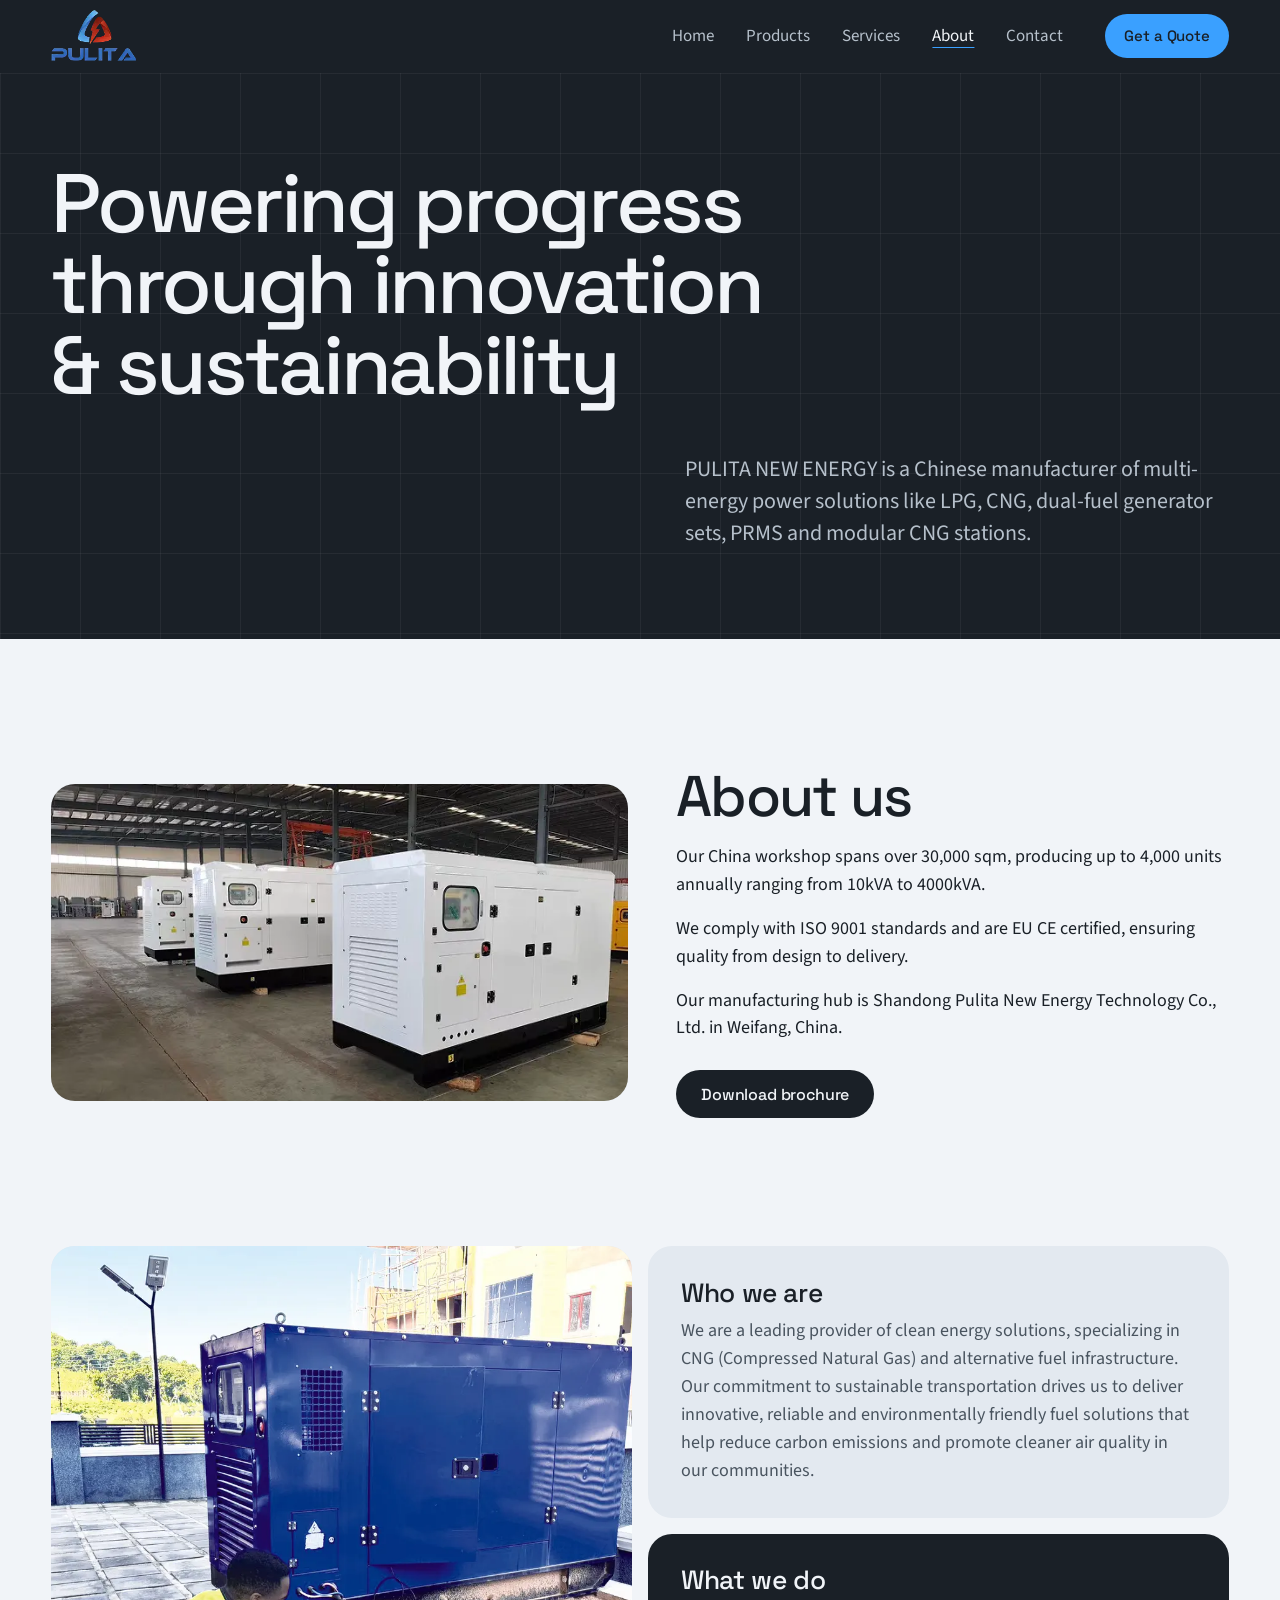
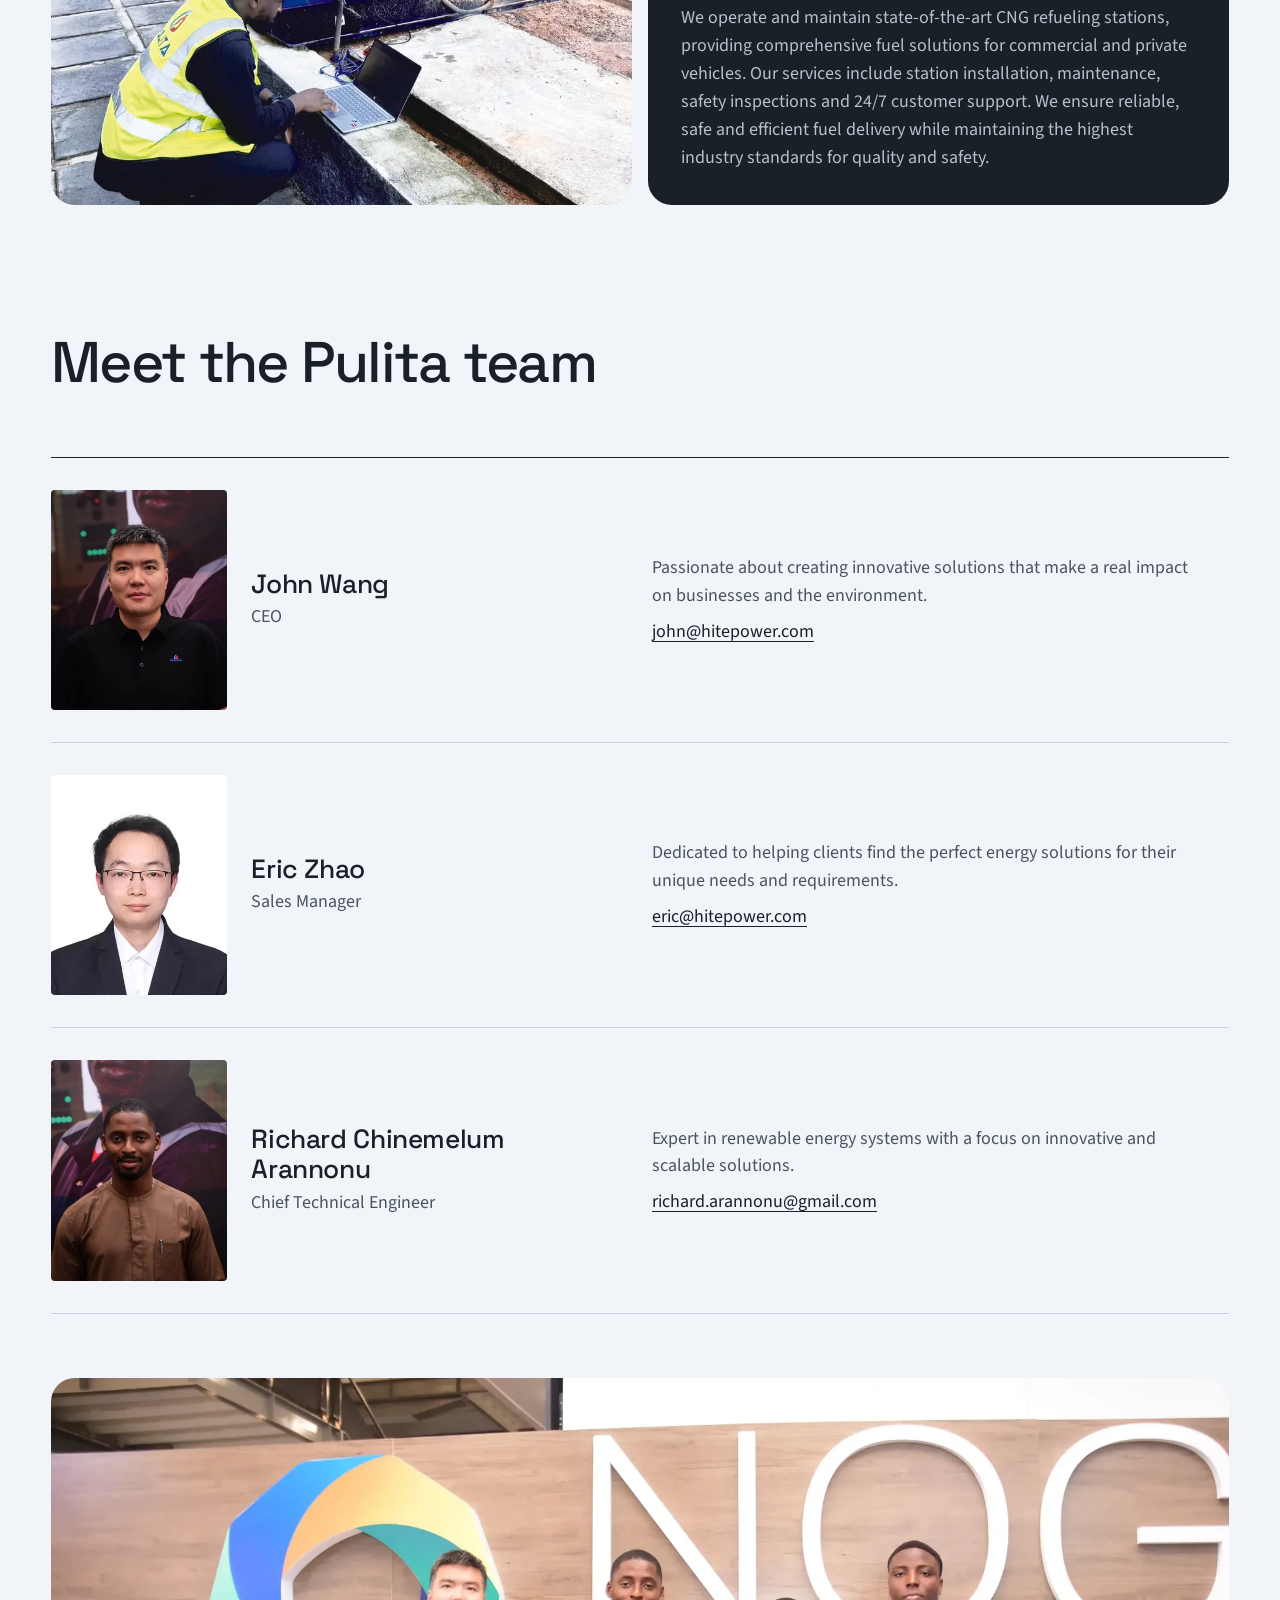
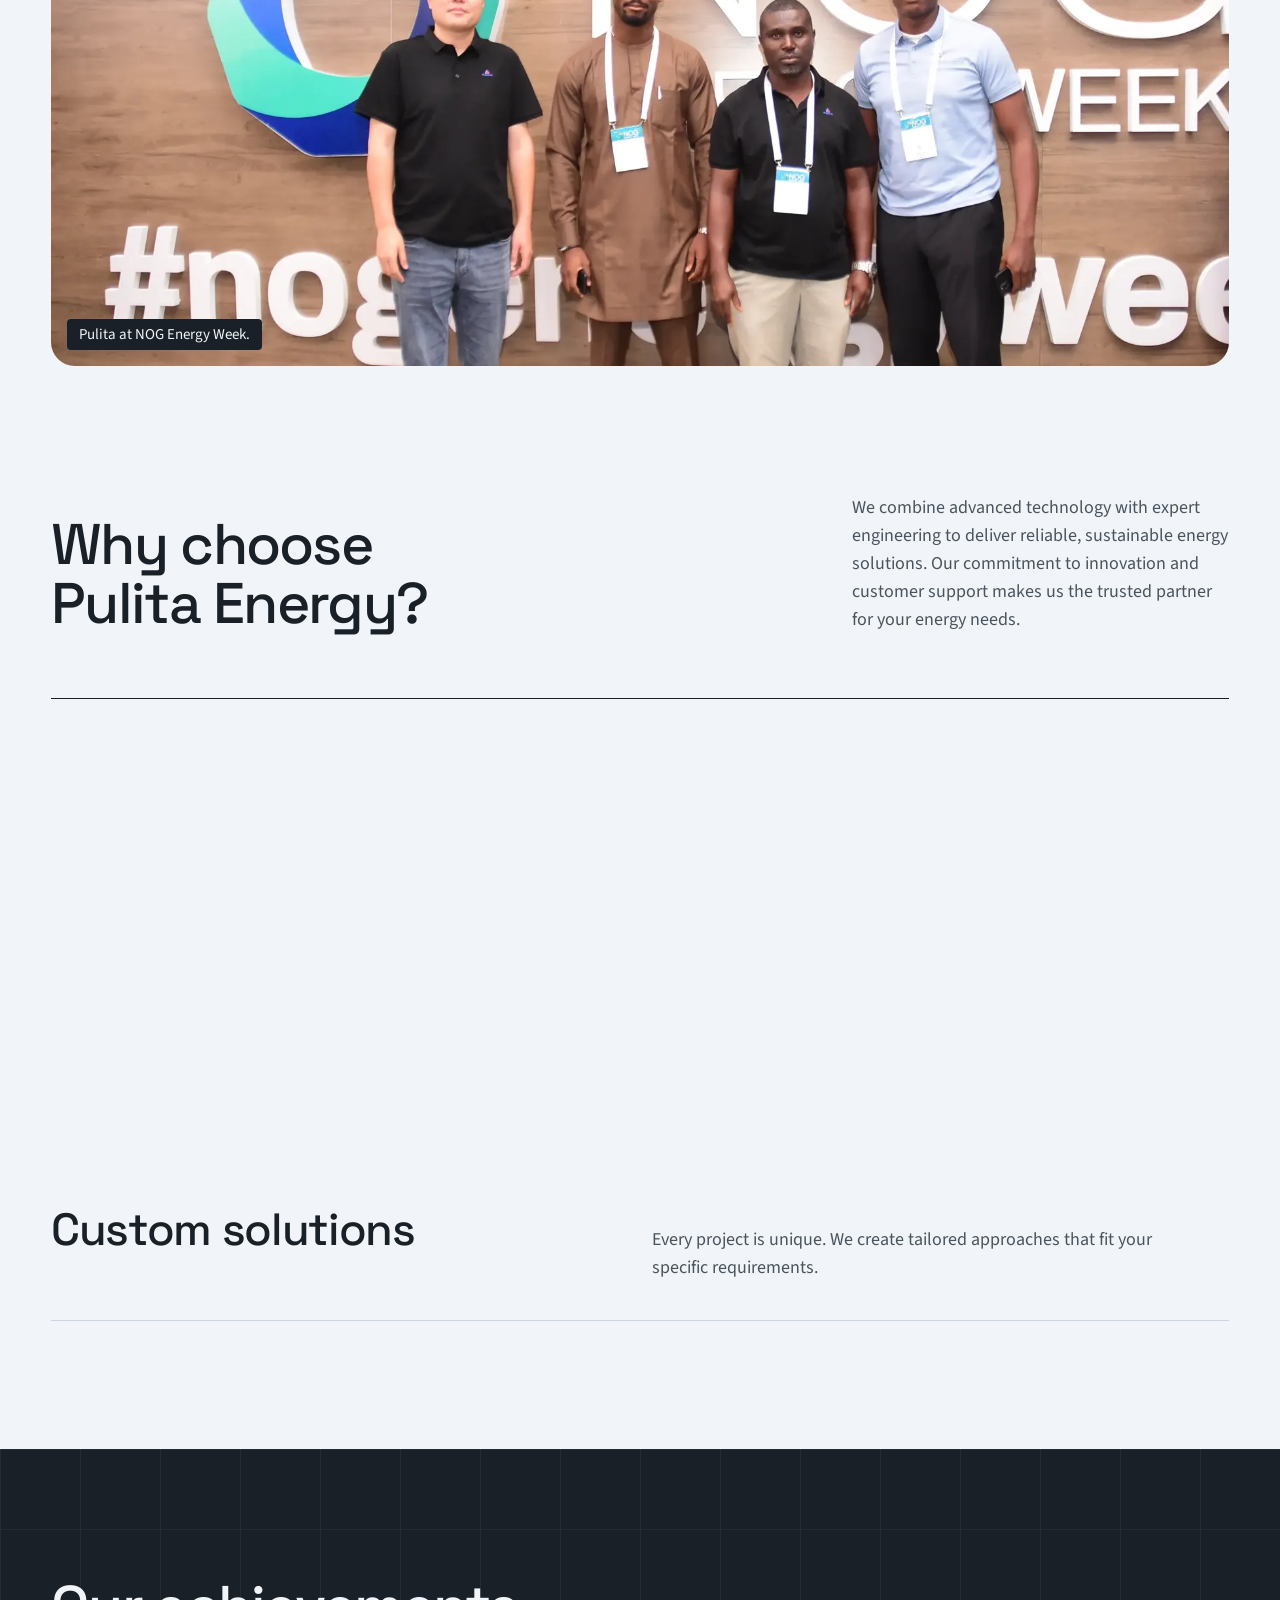
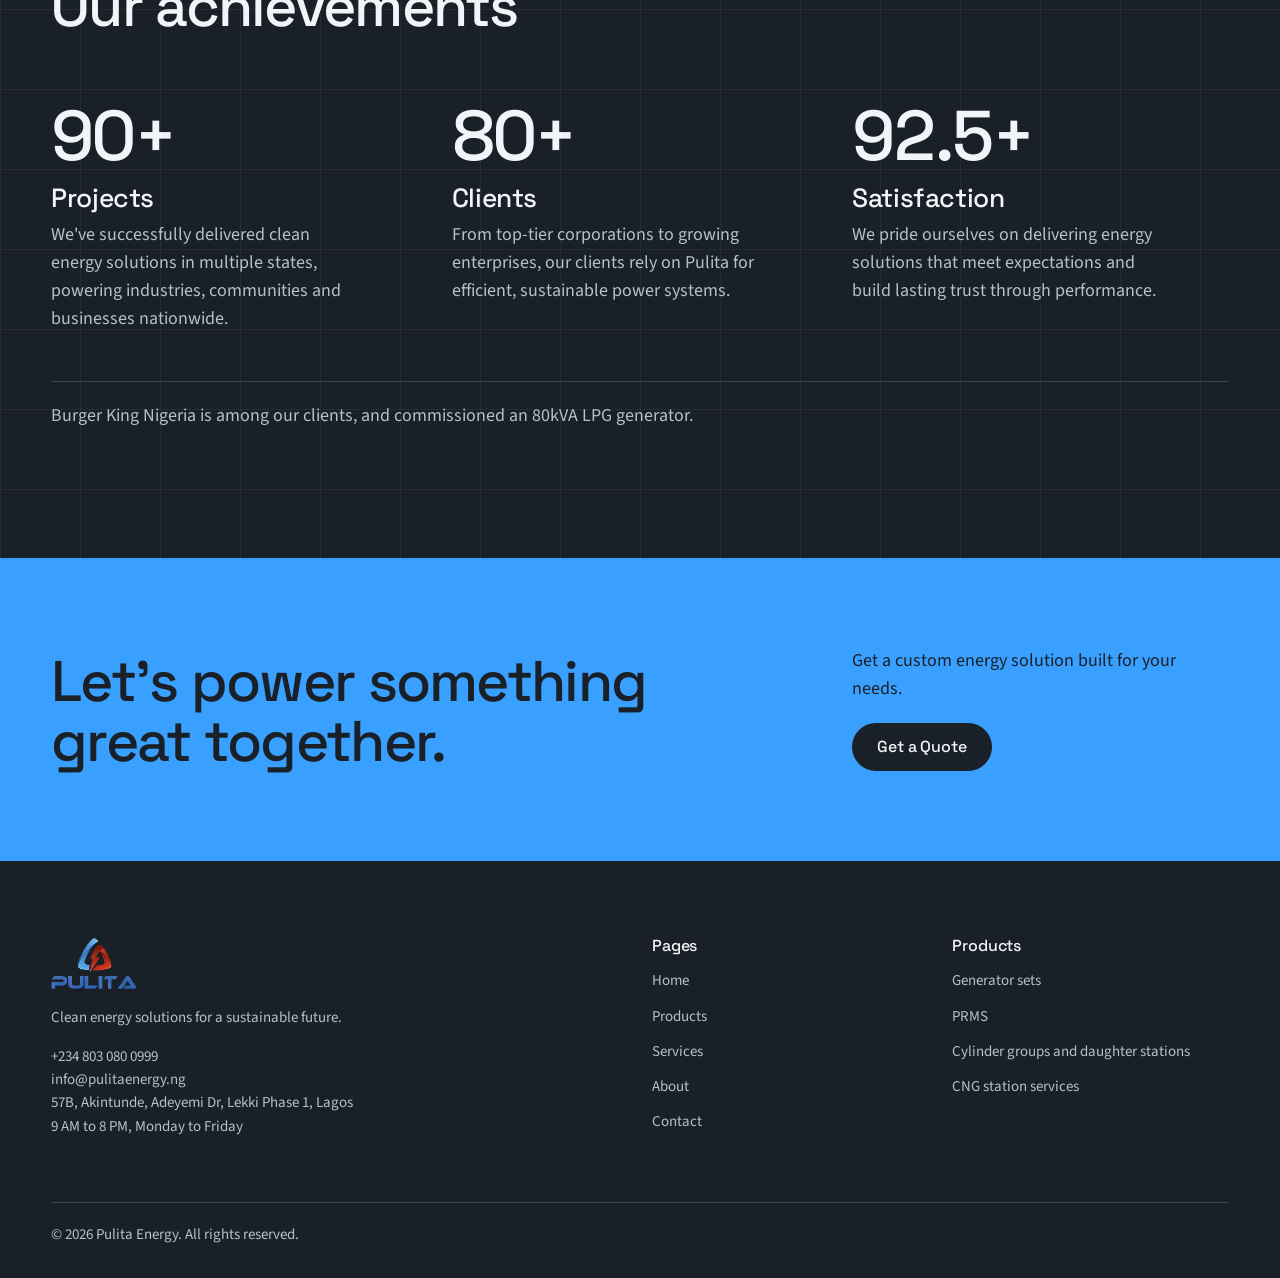
==== about.html @ 21fbb72d "Add files via upload Fix loading screen" ====
<!doctype html>
<html lang="en">
<head>
  <meta charset="utf-8">
  <meta name="viewport" content="width=device-width, initial-scale=1">
  <title>About us | Pulita Energy</title>
  <meta name="description" content="Pulita New Energy designs, manufactures and installs advanced multi-energy power solutions, with projects across multiple states in Nigeria.">
  <meta name="theme-color" content="#1a2027">
  <link rel="icon" href="images/favicon.png" type="image/png">
  <link rel="preconnect" href="https://fonts.googleapis.com">
  <link rel="preconnect" href="https://fonts.gstatic.com" crossorigin>
  <link href="https://fonts.googleapis.com/css2?family=Source+Sans+3:wght@400;600&family=Space+Grotesk:wght@500&display=swap" rel="stylesheet">
  <link rel="stylesheet" href="styles.css?v=7">
  <script>document.documentElement.classList.add("js");</script>
  <script src="script.js?v=7" defer></script>
</head>
<body>
  <a class="skip-link" href="#main">Skip to content</a>

  <header class="site-header">
    <div class="container site-header__inner">
      <a class="brand" href="index.html">
        <img src="images/logo.webp" width="152" height="93" alt="Pulita Energy home">
      </a>
      <button class="menu-toggle" type="button" aria-expanded="false" aria-controls="site-nav" aria-label="Open menu">
        <span class="menu-toggle__bars" aria-hidden="true"></span>
      </button>
      <nav class="site-nav" id="site-nav" aria-label="Main">
        <ul class="site-nav__list">
          <li><a href="index.html">Home</a></li>
          <li><a href="products.html">Products</a></li>
          <li><a href="services.html">Services</a></li>
          <li><a href="about.html" aria-current="page">About</a></li>
          <li><a href="contact.html">Contact</a></li>
        </ul>
      </nav>
      <a class="button button--primary button--small" href="contact.html">Get a Quote</a>
    </div>
  </header>

  <main id="main">
    <section class="page-hero on-dark grid-lines" aria-labelledby="page-title">
      <div class="container">
        <h1 id="page-title">Powering progress through innovation &amp; sustainability</h1>
        <p>PULITA NEW ENERGY is a Chinese manufacturer of multi-energy power solutions like LPG, CNG, dual-fuel generator sets, PRMS and modular CNG stations.</p>
      </div>
    </section>

    <section class="section" aria-labelledby="about-title">
      <div class="container about-intro">
        <figure class="photo">
          <img src="images/workshop.webp" width="662" height="364" alt="Three white generator sets on a workshop floor.">
        </figure>
        <div class="about-intro__text">
          <h2 id="about-title">About us</h2>
          <p>Our China workshop spans over 30,000 sqm, producing up to 4,000 units annually ranging from 10kVA to 4000kVA.</p>
          <p>We comply with ISO 9001 standards and are EU CE certified, ensuring quality from design to delivery.</p>
          <p>Our manufacturing hub is Shandong Pulita New Energy Technology Co., Ltd. in Weifang, China.</p>
          <a class="button button--dark" href="https://pulita-energy-gamma.vercel.app/pdfs/brochure.pdf">Download brochure</a>
        </div>
      </div>
    </section>

    <section class="section section--tight" aria-label="About Pulita">
      <div class="container who-grid">
        <figure class="photo who-grid__photo">
          <img src="images/on-site-generator.webp" width="1200" height="900" loading="lazy" alt="An engineer in a high-visibility vest working on a laptop beside a blue generator.">
        </figure>
        <article class="tile who-grid__who" data-reveal>
          <h2>Who we are</h2>
          <p>We are a leading provider of clean energy solutions, specializing in CNG (Compressed Natural Gas) and alternative fuel infrastructure. Our commitment to sustainable transportation drives us to deliver innovative, reliable and environmentally friendly fuel solutions that help reduce carbon emissions and promote cleaner air quality in our communities.</p>
        </article>
        <article class="tile who-grid__what" data-reveal>
          <h2>What we do</h2>
          <p>We operate and maintain state-of-the-art CNG refueling stations, providing comprehensive fuel solutions for commercial and private vehicles. Our services include station installation, maintenance, safety inspections and 24/7 customer support. We ensure reliable, safe and efficient fuel delivery while maintaining the highest industry standards for quality and safety.</p>
        </article>
      </div>
    </section>

    <section class="section section--tight" aria-labelledby="team-title">
      <div class="container">
        <div class="section-head">
          <h2 id="team-title">Meet the Pulita team</h2>
        </div>
        <ul class="team">
          <li class="team__member" data-reveal>
            <img src="images/team-john-wang.webp" width="640" height="957" loading="lazy" alt="Portrait of John Wang.">
            <div class="team__name">
              <h3>John Wang</h3>
              <p>CEO</p>
            </div>
            <div class="team__bio">
              <p>Passionate about creating innovative solutions that make a real impact on businesses and the environment.</p>
              <a href="mailto:john@hitepower.com">john@hitepower.com</a>
            </div>
          </li>
          <li class="team__member" data-reveal>
            <img src="images/team-eric-zhao.webp" width="331" height="421" loading="lazy" alt="Portrait of Eric Zhao.">
            <div class="team__name">
              <h3>Eric Zhao</h3>
              <p>Sales Manager</p>
            </div>
            <div class="team__bio">
              <p>Dedicated to helping clients find the perfect energy solutions for their unique needs and requirements.</p>
              <a href="mailto:eric@hitepower.com">eric@hitepower.com</a>
            </div>
          </li>
          <li class="team__member" data-reveal>
            <img src="images/team-richard-arannonu.webp" width="640" height="957" loading="lazy" alt="Portrait of Richard Chinemelum Arannonu.">
            <div class="team__name">
              <h3>Richard Chinemelum Arannonu</h3>
              <p>Chief Technical Engineer</p>
            </div>
            <div class="team__bio">
              <p>Expert in renewable energy systems with a focus on innovative and scalable solutions.</p>
              <a href="mailto:richard.arannonu@gmail.com">richard.arannonu@gmail.com</a>
            </div>
          </li>
        </ul>
        <figure class="photo team-photo">
          <img src="images/nog-energy-week.webp" width="1800" height="1287" loading="lazy" alt="Four people standing in front of the NOG Energy Week sign.">
          <figcaption>Pulita at NOG Energy Week.</figcaption>
        </figure>
      </div>
    </section>

    <section class="section section--tight" aria-labelledby="why-title">
      <div class="container">
        <div class="section-head">
          <h2 id="why-title">Why choose Pulita Energy?</h2>
          <p>We combine advanced technology with expert engineering to deliver reliable, sustainable energy solutions. Our commitment to innovation and customer support makes us the trusted partner for your energy needs.</p>
        </div>
        <ul class="pillars__list">
          <li class="pillars__row" data-reveal>
            <h3>Advanced technology</h3>
            <p>We leverage cutting-edge innovations to deliver smarter, more efficient energy systems.</p>
          </li>
          <li class="pillars__row" data-reveal>
            <h3>Expert engineering</h3>
            <p>Our team of experienced engineers designs power solutions tailored to your industry's needs.</p>
          </li>
          <li class="pillars__row" data-reveal>
            <h3>Reliable performance</h3>
            <p>Count on our proven track record of delivering consistent, high-quality energy solutions.</p>
          </li>
          <li class="pillars__row" data-reveal>
            <h3>Custom solutions</h3>
            <p>Every project is unique. We create tailored approaches that fit your specific requirements.</p>
          </li>
        </ul>
      </div>
    </section>

    <section class="section on-dark grid-lines" aria-labelledby="achievements-title">
      <div class="container">
        <div class="section-head">
          <h2 id="achievements-title">Our achievements</h2>
        </div>
        <ul class="achievements">
          <li>
            <p class="achievements__value">90+</p>
            <h3>Projects</h3>
            <p>We've successfully delivered clean energy solutions in multiple states, powering industries, communities and businesses nationwide.</p>
          </li>
          <li>
            <p class="achievements__value">80+</p>
            <h3>Clients</h3>
            <p>From top-tier corporations to growing enterprises, our clients rely on Pulita for efficient, sustainable power systems.</p>
          </li>
          <li>
            <p class="achievements__value">92.5+</p>
            <h3>Satisfaction</h3>
            <p>We pride ourselves on delivering energy solutions that meet expectations and build lasting trust through performance.</p>
          </li>
        </ul>
        <p class="achievements__note">Burger King Nigeria is among our clients, and commissioned an 80kVA LPG generator.</p>
      </div>
    </section>

    <section class="cta" aria-labelledby="cta-title">
      <div class="container cta__inner">
        <h2 id="cta-title">Let's power something great together.</h2>
        <div class="cta__action">
          <p>Get a custom energy solution built for your needs.</p>
          <a class="button button--dark" href="contact.html">Get a Quote</a>
        </div>
      </div>
    </section>
  </main>

  <footer class="site-footer">
    <div class="container">
      <div class="site-footer__top">
        <div class="site-footer__about">
          <a class="brand" href="index.html">
            <img src="images/logo.webp" width="152" height="93" alt="Pulita Energy home">
          </a>
          <p>Clean energy solutions for a sustainable future.</p>
          <p class="site-footer__contact"><a href="tel:+2348030800999">+234 803 080 0999</a><br><a href="mailto:info@pulitaenergy.ng">info@pulitaenergy.ng</a><br>57B, Akintunde, Adeyemi Dr, Lekki Phase 1, Lagos<br>9 AM to 8 PM, Monday to Friday</p>
        </div>
        <nav class="site-footer__col--pages" aria-labelledby="footer-pages">
          <h2 id="footer-pages">Pages</h2>
          <ul>
            <li><a href="index.html">Home</a></li>
            <li><a href="products.html">Products</a></li>
            <li><a href="services.html">Services</a></li>
            <li><a href="about.html">About</a></li>
            <li><a href="contact.html">Contact</a></li>
          </ul>
        </nav>
        <nav class="site-footer__col--services" aria-labelledby="footer-products">
          <h2 id="footer-products">Products</h2>
          <ul>
            <li><a href="services.html#generators">Generator sets</a></li>
            <li><a href="services.html#prms">PRMS</a></li>
            <li><a href="services.html#cylinders">Cylinder groups and daughter stations</a></li>
            <li><a href="services.html#station-services">CNG station services</a></li>
          </ul>
        </nav>
      </div>
      <p class="site-footer__legal">&copy; <span data-year>2026</span> Pulita Energy. All rights reserved.</p>
    </div>
  </footer>
</body>
</html>
---- styles.css ----
/* ==========================================================================
   Pulita Energy: shared stylesheet (all pages)

   1. Tokens         5. Header and navigation    9. Home sections
   2. Base           6. Home hero                10. Call to action
   3. Layout         7. Bento grid               11. Footer
   4. Buttons        8. Why choose rows            12. Inner pages and forms
                                                 13. Scroll reveal
   ========================================================================== */

/* 1. Tokens
   ========================================================================== */
:root {
  /* Colour */
  --charcoal: #1a2027;
  --charcoal-raised: #242c35;
  --charcoal-line: #3a4552;
  --paper: #f1f4f8;
  --paper-sunk: #e3e9f0;
  --paper-line: #ccd5df;
  --blue: #3aa0ff;        /* Energy Blue: fills and dark-panel accents, never text on paper */
  --blue-ink: #0b5cad;    /* Accessible blue for text on paper */
  --ink: var(--charcoal);
  --ink-soft: #49545f;
  --on-dark: #f1f4f8;
  --on-dark-soft: #b6c0cb;

  /* Type */
  --font-display: "Space Grotesk", "Avenir Next", "Segoe UI", sans-serif;
  --font-body: "Source Sans 3", "Segoe UI", "Helvetica Neue", Arial, sans-serif;

  --text-sm: 0.9375rem;
  --text-base: 1.125rem;
  --text-lg: clamp(1.1875rem, 1.1rem + 0.35vw, 1.375rem);
  --text-h3: clamp(1.375rem, 1.25rem + 0.5vw, 1.75rem);
  --text-h2: clamp(2.125rem, 1.5rem + 2.6vw, 3.75rem);
  --text-h1: clamp(2.875rem, 1.5rem + 6vw, 6.75rem);

  /* Space and shape */
  --gutter: clamp(1.25rem, 4vw, 3.5rem);
  --section: clamp(4.5rem, 10vw, 9rem);
  --radius-tile: 1.5rem;
  --radius-small: 0.25rem;
  --header-height: 4.5rem;

  --ease: cubic-bezier(0.2, 0.7, 0.2, 1);
  --intro-delay: 0s; /* Hero entrance waits for the loading screen */
}

.loader-on {
  --intro-delay: 4.3s;
}

/* 2. Base
   ========================================================================== */
*,
*::before,
*::after {
  box-sizing: border-box;
}

html {
  -webkit-text-size-adjust: 100%;
  scroll-behavior: smooth;
  scroll-padding-top: calc(var(--header-height) + 2.25rem);
}

body {
  margin: 0;
  background: var(--paper);
  color: var(--ink);
  font-family: var(--font-body);
  font-size: var(--text-base);
  line-height: 1.55;
  -webkit-font-smoothing: antialiased;
}

body.menu-open {
  overflow: hidden;
}

h1,
h2,
h3 {
  margin: 0;
  font-family: var(--font-display);
  font-weight: 500;
  text-wrap: balance;
}

h1 {
  font-size: var(--text-h1);
  line-height: 0.98;
  letter-spacing: -0.04em;
}

h2 {
  font-size: var(--text-h2);
  line-height: 1.04;
  letter-spacing: -0.03em;
}

h3 {
  font-size: var(--text-h3);
  line-height: 1.15;
  letter-spacing: -0.015em;
}

p {
  margin: 0;
  max-width: 62ch;
}

a {
  color: inherit;
}

ul,
ol {
  margin: 0;
  padding: 0;
  list-style: none;
}

:focus-visible {
  outline: 3px solid var(--blue-ink);
  outline-offset: 3px;
  border-radius: var(--radius-small);
}

.on-dark :focus-visible,
.site-header :focus-visible,
.site-footer :focus-visible {
  outline-color: var(--blue);
}

.skip-link {
  position: absolute;
  top: 0.75rem;
  left: 0.75rem;
  z-index: 100;
  padding: 0.75rem 1rem;
  background: var(--blue);
  color: var(--charcoal);
  font-weight: 600;
  transform: translateY(-200%);
}

.skip-link:focus {
  transform: none;
}

.visually-hidden {
  position: absolute;
  width: 1px;
  height: 1px;
  overflow: hidden;
  clip-path: inset(50%);
  white-space: nowrap;
}

/* 3. Layout
   ========================================================================== */
.container {
  width: min(100% - 2 * var(--gutter), 82rem);
  margin-inline: auto;
}

.section {
  padding-block: var(--section);
}

.on-dark {
  background: var(--charcoal);
  color: var(--on-dark);
}

.section-head {
  display: grid;
  grid-template-columns: repeat(12, minmax(0, 1fr));
  column-gap: 1.5rem;
  row-gap: 1.25rem;
  align-items: end;
  margin-bottom: clamp(2.5rem, 5vw, 4.5rem);
}

.section-head h2 {
  grid-column: 1 / 8;
}

.section-head p {
  grid-column: 9 / 13;
  color: var(--ink-soft);
}

/* Faint measured grid, shared by dark panels */
.grid-lines {
  background-image:
    linear-gradient(to right, rgb(241 244 248 / 0.055) 1px, transparent 1px),
    linear-gradient(to bottom, rgb(241 244 248 / 0.055) 1px, transparent 1px);
  background-size: 5rem 5rem;
}

/* 4. Buttons
   ========================================================================== */
.button {
  display: inline-flex;
  align-items: center;
  justify-content: center;
  min-height: 3rem;
  padding: 0.625rem 1.5rem;
  border: 1.5px solid transparent;
  border-radius: 999px;
  font-family: var(--font-display);
  font-size: 1rem;
  font-weight: 500;
  line-height: 1.1;
  letter-spacing: -0.01em;
  text-decoration: none;
  white-space: nowrap;
  cursor: pointer;
  transition: background-color 0.18s ease, color 0.18s ease, border-color 0.18s ease;
}

.button--primary {
  background: var(--blue);
  color: var(--charcoal);
}

.button--primary:hover {
  background: var(--on-dark);
}

.button--ghost {
  border-color: var(--charcoal-line);
  color: var(--on-dark);
}

.button--ghost:hover {
  border-color: var(--blue);
}

.button--dark {
  background: var(--charcoal);
  color: var(--on-dark);
}

.button--dark:hover {
  background: var(--charcoal-raised);
}

.button--outline {
  border-color: var(--ink);
  color: var(--ink);
}

.button--outline:hover {
  background: var(--ink);
  color: var(--on-dark);
}

.button--small {
  min-height: 2.75rem;
  padding: 0.5rem 1.125rem;
  font-size: 0.9375rem;
}

/* 5. Header and navigation
   ========================================================================== */
.site-header {
  position: sticky;
  top: 0;
  z-index: 50;
  background: var(--charcoal);
  color: var(--on-dark);
  border-bottom: 1px solid transparent;
  transition: border-color 0.2s ease;
}

.site-header.is-scrolled {
  border-bottom-color: var(--charcoal-line);
}

.site-header__inner {
  display: flex;
  align-items: center;
  gap: 1rem;
  min-height: var(--header-height);
}

.brand {
  display: inline-flex;
  flex: none;
  margin-right: auto;
}

.brand img {
  display: block;
  width: auto;
  height: 3.25rem;
}

.site-nav__list {
  display: flex;
  align-items: center;
  gap: 0.25rem;
}

.site-nav a {
  display: inline-block;
  padding: 0.5rem 0.875rem;
  color: var(--on-dark-soft);
  font-size: 1.0625rem;
  text-decoration: none;
  text-underline-offset: 0.35em;
  text-decoration-thickness: 2px;
}

.site-nav a:hover {
  color: var(--on-dark);
}

.site-nav a[aria-current="page"] {
  color: var(--on-dark);
  text-decoration: underline;
  text-decoration-color: var(--blue);
}

.site-header .button {
  margin-left: 0.75rem;
}

.menu-toggle {
  display: none;
  align-items: center;
  justify-content: center;
  width: 2.75rem;
  height: 2.75rem;
  padding: 0;
  border: 1.5px solid var(--charcoal-line);
  border-radius: 50%;
  background: none;
  color: var(--on-dark);
  cursor: pointer;
}

.menu-toggle__bars,
.menu-toggle__bars::before {
  display: block;
  width: 1.125rem;
  height: 2px;
  background: currentColor;
  transition: transform 0.2s var(--ease);
}

.menu-toggle__bars {
  transform: translateY(-3px);
}

.menu-toggle__bars::before {
  content: "";
  transform: translateY(6px);
}

.menu-toggle[aria-expanded="true"] .menu-toggle__bars {
  transform: rotate(45deg);
}

.menu-toggle[aria-expanded="true"] .menu-toggle__bars::before {
  transform: rotate(-90deg);
}

@media (max-width: 56.25rem) {
  .menu-toggle {
    display: inline-flex;
    order: 3;
  }

  .site-header .button {
    order: 2;
    margin-left: 0;
  }

  .site-nav {
    position: fixed;
    inset: calc(var(--header-height) + 1px) 0 0;
    padding: 1.5rem var(--gutter);
    overflow-y: auto;
    background: var(--charcoal);
    visibility: hidden;
    opacity: 0;
    transition: opacity 0.18s ease, visibility 0.18s;
  }

  .site-nav.is-open {
    visibility: visible;
    opacity: 1;
  }

  .site-nav__list {
    flex-direction: column;
    align-items: stretch;
    gap: 0;
  }

  .site-nav li {
    border-bottom: 1px solid var(--charcoal-line);
  }

  .site-nav a {
    display: block;
    padding: 1.125rem 0;
    color: var(--on-dark);
    font-family: var(--font-display);
    font-size: 1.75rem;
    letter-spacing: -0.02em;
  }
}

/* Keeps the logo, quote button and menu button on one line at 320px */
@media (max-width: 24rem) {
  .site-header__inner {
    gap: 0.5rem;
  }

  .site-header .button {
    padding-inline: 0.75rem;
  }
}

/* Without JavaScript the menu cannot open, so show the links in the page flow. */
@media (max-width: 56.25rem) {
  html:not(.js) .site-header__inner {
    flex-wrap: wrap;
  }

  html:not(.js) .menu-toggle {
    display: none;
  }

  html:not(.js) .site-nav {
    position: static;
    order: 4;
    width: 100%;
    padding: 0 0 0.75rem;
    visibility: visible;
    opacity: 1;
  }

  html:not(.js) .site-nav__list {
    flex-direction: row;
    flex-wrap: wrap;
  }

  html:not(.js) .site-nav li {
    border: 0;
  }

  html:not(.js) .site-nav a {
    padding: 0.5rem 0.75rem 0.5rem 0;
    font-family: var(--font-body);
    font-size: 1.0625rem;
  }
}

/* 6. Home hero: circuit network
   ========================================================================== */
.hero {
  position: relative;
  overflow: hidden;
  background: #fff;
  color: var(--ink);
}

.hero__layout {
  position: relative;
  z-index: 1;
  display: grid;
  grid-template-columns: repeat(12, minmax(0, 1fr));
  column-gap: 1.5rem;
  align-items: center;
  min-height: 42.5rem;
  padding-block: clamp(5rem, 7vw, 6rem) clamp(7.5rem, 11vw, 9.5rem);
}

.hero__text {
  grid-column: 1 / 8;
  grid-row: 1;
}

.hero__badge {
  display: inline-flex;
  align-items: center;
  gap: 0.625rem;
  margin-bottom: 1.5rem;
  padding: 0.4375rem 1.125rem 0.4375rem 0.75rem;
  border-radius: 999px;
  background: var(--paper-sunk);
  color: var(--ink);
  font-size: 1.0625rem;
  animation: rise-in 0.7s var(--intro-delay) var(--ease) both;
}

.hero__badge svg {
  flex: none;
  color: var(--blue-ink);
}

.hero__title {
  font-size: clamp(2.5rem, 1rem + 3.4vw, 3.875rem);
  line-height: 1.08;
  letter-spacing: -0.03em;
}

/* Each headline line slides up from behind a mask */
.hero__line {
  display: block;
  margin-bottom: -0.14em;
  padding-bottom: 0.14em;
  overflow: hidden;
}

.hero__line > span {
  display: block;
  animation: line-up 0.9s var(--intro-delay) var(--ease) both;
}

.hero__line:nth-child(2) > span {
  animation-delay: calc(var(--intro-delay) + 0.12s);
}

.hero__intro {
  max-width: 34rem;
  margin-top: 1.5rem;
  color: var(--ink-soft);
  font-size: var(--text-lg);
  line-height: 1.5;
  animation: rise-in 0.8s calc(var(--intro-delay) + 0.3s) var(--ease) both;
}

.hero__actions,
.button-row {
  display: flex;
  flex-wrap: wrap;
  gap: 0.75rem;
  margin-top: 1.75rem;
}

.hero__actions {
  animation: rise-in 0.8s calc(var(--intro-delay) + 0.4s) var(--ease) both;
}

.hero__generator {
  position: relative;
  grid-column: 8 / 13;
  grid-row: 1;
  justify-self: end;
  width: 118%;
  max-width: 39.5rem;
  isolation: isolate;
  animation: slide-in 1.1s calc(var(--intro-delay) + 0.2s) var(--ease) both;
}

.hero__generator img {
  display: block;
  width: 100%;
  height: auto;
  transform: perspective(70rem) rotateX(var(--rx, 0deg)) rotateY(var(--ry, 0deg));
  transition: transform 0.35s ease-out;
}

/* Rings of energy spreading out from behind the generator */
.hero__pulse {
  position: absolute;
  top: 50%;
  left: 50%;
  z-index: -1;
  width: 112%;
  aspect-ratio: 1;
  background: radial-gradient(closest-side, rgb(58 160 255 / 0.12), transparent);
  transform: translate(-50%, -50%);
}

.hero__pulse span {
  position: absolute;
  inset: 12%;
  border: 1.5px solid rgb(58 160 255 / 0.4);
  border-radius: 50%;
  opacity: 0;
  animation: ring-out 6s ease-out infinite;
}

.hero__pulse span:nth-child(2) {
  animation-delay: 2s;
}

.hero__pulse span:nth-child(3) {
  animation-delay: 4s;
}

/* Circuit network behind the hero */
/* Fixed size and centred, so the nodes keep their spacing at every width.
   The lines run past the artboard to reach the edges of wide screens. */
.net {
  position: absolute;
  top: 50%;
  left: 50%;
  width: 1440px;
  height: 680px;
  overflow: visible;
  transform: translate(-50%, -50%);
  pointer-events: none;
}

.net__line,
.net__flow {
  fill: none;
  stroke-linecap: round;
  stroke-linejoin: round;
}

.net__line {
  stroke: var(--paper-line);
  stroke-width: 2;
}

/* A short bright dash travelling along each line */
.net__flow {
  stroke: var(--blue);
  stroke-width: 3;
  stroke-dasharray: 4 96;
  stroke-dashoffset: 100;
  animation: net-flow var(--flow) linear var(--delay) infinite;
}

.net__node {
  color: var(--blue);
}

.net__halo {
  fill: #fff;
  stroke: var(--paper-line);
  stroke-width: 2;
}

.net__dot {
  fill: #fff;
}

.button--arrow {
  gap: 0.875rem;
  min-height: 3.75rem;
  padding: 0.5rem 0.5rem 0.5rem 1.75rem;
  background: var(--charcoal);
  color: var(--on-dark);
  font-size: 1.125rem;
}

.button--arrow:hover {
  background: var(--charcoal-raised);
}

.button__arrow {
  display: grid;
  place-items: center;
  width: 3.75rem;
  height: 2.75rem;
  border-radius: 999px;
  background: var(--blue);
  color: var(--charcoal);
  transition: transform 0.2s var(--ease);
}

.button--arrow:hover .button__arrow {
  transform: translateX(0.1875rem);
}

@keyframes rise-in {
  from {
    opacity: 0;
    transform: translateY(1rem);
  }
}

@keyframes line-up {
  from {
    transform: translateY(112%);
  }
}

@keyframes slide-in {
  from {
    opacity: 0;
    transform: translateX(3rem);
  }
}

@keyframes ring-out {
  0% {
    opacity: 0;
    transform: scale(0.45);
  }

  20% {
    opacity: 0.8;
  }

  100% {
    opacity: 0;
    transform: scale(1.15);
  }
}

@keyframes net-flow {
  to {
    stroke-dashoffset: 0;
  }
}

/* Stacked layout: only the lower network shows, around the generator */
@media (max-width: 56.25rem) {
  .hero__layout {
    min-height: 0;
    padding-block: 2.5rem 6.5rem;
  }

  .hero__text,
  .hero__generator {
    grid-column: 1 / -1;
    grid-row: auto;
  }

  .hero__generator {
    justify-self: center;
    width: 100%;
    margin-top: 2.5rem;
  }

  .net {
    top: auto;
    bottom: 0;
    transform: translateX(-50%);
  }

  .net--top {
    display: none;
  }
}

.home-stats {
  padding-block: clamp(3rem, 6vw, 5rem);
}

/* 7. Bento grid
   ========================================================================== */
.bento {
  display: grid;
  grid-template-columns: repeat(12, minmax(0, 1fr));
  grid-auto-rows: minmax(13.5rem, auto);
  gap: 1rem;
}

.tile {
  position: relative;
  display: flex;
  flex-direction: column;
  gap: 0.625rem;
  min-width: 0;
  padding: clamp(1.5rem, 2.6vw, 2.25rem);
  overflow: hidden;
  isolation: isolate;
  border-radius: var(--radius-tile);
  background: var(--paper-sunk);
}

.tile p {
  max-width: 36ch;
  color: var(--ink-soft);
}

/* On the Home page the whole tile is the link; the heading names it. */
.tile h3 a {
  text-decoration: none;
  text-underline-offset: 0.2em;
  text-decoration-thickness: 2px;
}

.tile h3 a::after {
  content: "";
  position: absolute;
  inset: 0;
  z-index: 2;
}

.tile:hover h3 a {
  text-decoration: underline;
}

.tile:has(a:focus-visible) {
  outline: 3px solid var(--blue-ink);
  outline-offset: 3px;
}

.tile a:focus-visible {
  outline: none;
}

.tile--gensets {
  grid-column: 1 / 8;
  grid-row: span 2;
  min-height: 29rem;
  background: var(--charcoal);
  color: var(--on-dark);
}

.tile--gensets h3,
.tile--cylinders h3 {
  font-size: clamp(1.75rem, 1.4rem + 1.3vw, 2.625rem);
  letter-spacing: -0.025em;
}

.tile--gensets p {
  color: var(--on-dark-soft);
}

.tile--cylinders {
  grid-column: 8 / 13;
  grid-row: span 3;
  background: var(--blue);
}

.tile--cylinders p {
  color: var(--charcoal);
}

.tile--prms {
  grid-column: 1 / 5;
}

.tile--stations {
  grid-column: 5 / 8;
  background: transparent;
  box-shadow: inset 0 0 0 1.5px var(--paper-line);
}

.fuels {
  display: flex;
  flex-wrap: wrap;
  gap: 0.5rem;
  margin-top: 0.75rem;
}

.fuels li {
  padding: 0.25rem 0.75rem;
  border: 1.5px solid var(--charcoal-line);
  border-radius: 999px;
  font-family: var(--font-display);
  font-size: 1rem;
  font-weight: 500;
}

/* The Services page mirrors the Home layout */
@media (min-width: 62.0625rem) {
  .bento--services .tile--cylinders {
    grid-column: 1 / 6;
    grid-row: 1 / span 3;
  }

  .bento--services .tile--gensets {
    grid-column: 6 / 13;
    grid-row: 1 / span 2;
  }

  .bento--services .tile--prms {
    grid-column: 6 / 10;
    grid-row: 3;
  }

  .bento--services .tile--stations {
    grid-column: 10 / 13;
    grid-row: 3;
  }
}

/* Soft light that follows the cursor across a tile */
.tile::after {
  content: "";
  position: absolute;
  inset: 0;
  z-index: 1;
  background: radial-gradient(
    20rem circle at var(--mx, 50%) var(--my, 50%),
    rgb(255 255 255 / 0.16),
    transparent 70%
  );
  opacity: 0;
  transition: opacity 0.25s ease;
  pointer-events: none;
}

.tile:hover::after {
  opacity: 1;
}

/* CSS energy motifs */
.motif {
  position: absolute;
  z-index: -1;
  pointer-events: none;
}

/* Glow behind the generator canopy */
.tile--gensets::before {
  content: "";
  position: absolute;
  right: -18%;
  bottom: -30%;
  z-index: -1;
  width: 80%;
  aspect-ratio: 1;
  background: radial-gradient(closest-side, rgb(58 160 255 / 0.28), transparent);
}

/* Generator canopy: ventilation louvres seen side-on */
.motif--louvres {
  right: clamp(1.5rem, 2.6vw, 2.25rem);
  bottom: 0;
  width: min(58%, 26rem);
  height: 46%;
  border-radius: 0.5rem 0.5rem 0 0;
  background:
    repeating-linear-gradient(
      to bottom,
      rgb(58 160 255 / 0.75) 0 0.1875rem,
      transparent 0.1875rem 1rem
    )
    center 1.25rem / calc(100% - 2.5rem) 100% no-repeat,
    var(--charcoal-raised);
  box-shadow: inset 0 0 0 1.5px var(--charcoal-line);
}

/* Cylinder group */
.motif--cylinders {
  display: grid;
  grid-template-columns: repeat(5, minmax(0, 1fr));
  gap: 1.25rem 0.625rem;
  margin-top: auto;
  padding-top: 2.5rem;
}

.motif--cylinders span {
  position: relative;
  display: block;
  aspect-ratio: 1 / 2.6;
  border-radius: 999px 999px 0.375rem 0.375rem;
  background: var(--charcoal);
}

.motif--cylinders span::before {
  content: "";
  position: absolute;
  top: -0.5rem;
  left: 35%;
  width: 30%;
  height: 0.75rem;
  border-radius: 2px 2px 0 0;
  background: var(--charcoal);
}

/* Metering scale */
.motif--meter {
  left: 0;
  right: 0;
  bottom: 0;
  height: 1.75rem;
  background: repeating-linear-gradient(
    to right,
    var(--ink) 0 1.5px,
    transparent 1.5px 0.75rem
  );
  opacity: 0.32;
}

/* Pressure dial */
.motif--dial {
  right: -4.25rem;
  bottom: -4.25rem;
  width: 8.5rem;
  height: 8.5rem;
  border-radius: 50%;
  background: conic-gradient(var(--blue) 0 62%, rgb(58 160 255 / 0.25) 62% 100%);
  -webkit-mask: radial-gradient(closest-side, transparent 60%, #000 61%);
  mask: radial-gradient(closest-side, transparent 60%, #000 61%);
}

@media (max-width: 62rem) {
  .bento {
    grid-template-columns: repeat(2, minmax(0, 1fr));
    grid-auto-rows: auto;
  }

  .tile--gensets,
  .tile--cylinders {
    grid-column: 1 / -1;
    grid-row: auto;
  }

  .tile--prms,
  .tile--stations {
    grid-column: auto;
    min-height: 15rem;
  }

  .tile--gensets {
    min-height: 26rem;
  }

  .motif--cylinders {
    grid-template-columns: repeat(10, minmax(0, 1fr));
  }
}

@media (max-width: 40rem) {
  .bento {
    grid-template-columns: minmax(0, 1fr);
  }

  .tile--prms,
  .tile--stations {
    min-height: 12rem;
  }

  .motif--cylinders {
    grid-template-columns: repeat(5, minmax(0, 1fr));
  }

  .motif--louvres {
    width: 70%;
    height: 34%;
  }
}

/* 8. Why choose rows
   ========================================================================== */
.pillars {
  padding-top: 0;
}

.pillars__list {
  border-top: 1.5px solid var(--ink);
}

.pillars__row {
  display: grid;
  grid-template-columns: repeat(12, minmax(0, 1fr));
  column-gap: 1.5rem;
  row-gap: 0.5rem;
  align-items: baseline;
  padding-block: clamp(1.5rem, 3vw, 2.5rem);
  border-bottom: 1px solid var(--paper-line);
}

.pillars__row h3 {
  grid-column: 1 / 6;
  font-size: clamp(1.75rem, 1.3rem + 1.9vw, 3rem);
  letter-spacing: -0.03em;
}

.pillars__row p {
  grid-column: 7 / 13;
  color: var(--ink-soft);
}

/* 9. Home sections: ticker, project and quote form
   ========================================================================== */
.ticker {
  overflow: hidden;
  background: var(--blue);
  color: var(--charcoal);
}

.ticker__track {
  display: flex;
  width: max-content;
  animation: ticker 34s linear infinite;
}

.ticker:hover .ticker__track {
  animation-play-state: paused;
}

.ticker ul {
  display: flex;
  flex: none;
}

.ticker li {
  display: flex;
  align-items: center;
  padding-block: 0.875rem;
  font-family: var(--font-display);
  font-size: clamp(1.125rem, 1rem + 0.6vw, 1.5rem);
  font-weight: 500;
  letter-spacing: -0.015em;
  white-space: nowrap;
}

.ticker li::after {
  content: "";
  width: 0.5rem;
  height: 0.5rem;
  margin-inline: clamp(1.25rem, 3vw, 2.5rem);
  border-radius: 1px;
  background: var(--charcoal);
  transform: rotate(45deg);
}

@keyframes ticker {
  to {
    transform: translateX(-50%);
  }
}

.scroll-progress {
  position: absolute;
  left: 0;
  right: 0;
  bottom: -1px;
  height: 2px;
  background: var(--blue);
  transform: scaleX(0);
  transform-origin: left;
}

.project {
  display: grid;
  grid-template-columns: repeat(12, minmax(0, 1fr));
  column-gap: 1.5rem;
  row-gap: 2rem;
  align-items: end;
}

.project__photo {
  grid-column: 1 / 8;
  aspect-ratio: 4 / 3;
}

.project__text {
  grid-column: 8 / 13;
  padding-left: clamp(0rem, 2vw, 1.5rem);
}

.project__text p {
  margin-top: 1rem;
  color: var(--on-dark-soft);
}

.project__text .button {
  margin-top: 1.75rem;
  white-space: normal;
}

.power {
  padding-block: var(--section);
  background: var(--blue);
  color: var(--charcoal);
}

.power__layout {
  display: grid;
  grid-template-columns: repeat(12, minmax(0, 1fr));
  column-gap: 1.5rem;
  row-gap: 2.5rem;
  align-items: start;
}

.power__text {
  grid-column: 1 / 7;
}

.power__lead {
  margin-top: 1.5rem;
  font-family: var(--font-display);
  font-size: var(--text-h3);
  font-weight: 500;
  line-height: 1.2;
  letter-spacing: -0.015em;
}

.power__text p:last-child {
  margin-top: 1rem;
}

.quote-form.power__form {
  grid-column: 7 / 13;
  padding: clamp(1.5rem, 3vw, 2.5rem);
  border-radius: var(--radius-tile);
  background: var(--paper);
}

.power__form h3 {
  margin-bottom: 1.5rem;
}

@media (max-width: 56.25rem) {
  .project__photo,
  .project__text,
  .power__text,
  .quote-form.power__form {
    grid-column: 1 / -1;
  }

  .project__text {
    padding-left: 0;
  }
}

/* 10. Call to action
   ========================================================================== */
.cta {
  background: var(--blue);
  color: var(--charcoal);
}

.cta__inner {
  display: grid;
  grid-template-columns: repeat(12, minmax(0, 1fr));
  column-gap: 1.5rem;
  row-gap: 1.75rem;
  align-items: end;
  padding-block: clamp(3.5rem, 7vw, 6rem);
}

.cta h2 {
  grid-column: 1 / 9;
}

.cta__action {
  grid-column: 9 / 13;
}

.cta__action p {
  margin-bottom: 1.25rem;
}

.cta :focus-visible {
  outline-color: var(--charcoal);
}

/* 11. Footer
   ========================================================================== */
.site-footer {
  padding-block: clamp(3rem, 6vw, 5rem) 2rem;
  background: var(--charcoal);
  color: var(--on-dark-soft);
  font-size: var(--text-sm);
}

.site-footer__top {
  display: grid;
  grid-template-columns: repeat(12, minmax(0, 1fr));
  column-gap: 1.5rem;
  row-gap: 2.5rem;
}

.site-footer__about {
  grid-column: 1 / 6;
}

.site-footer__about .brand {
  margin-bottom: 1rem;
}

.site-footer__about p {
  max-width: 46ch;
}

.site-footer__col--pages {
  grid-column: 7 / 10;
}

.site-footer__col--services {
  grid-column: 10 / 13;
}

.site-footer h2 {
  margin-bottom: 0.75rem;
  color: var(--on-dark);
  font-size: 1rem;
  letter-spacing: -0.01em;
}

.site-footer li + li {
  margin-top: 0.375rem;
}

.site-footer li a {
  display: inline-block;
  padding-block: 0.1875rem;
  text-decoration: none;
}

.site-footer li a:hover {
  color: var(--blue);
  text-decoration: underline;
  text-underline-offset: 0.2em;
}

.site-footer__contact {
  margin-top: 1rem;
}

.site-footer__contact a {
  text-decoration: none;
}

.site-footer__contact a:hover {
  color: var(--blue);
  text-decoration: underline;
  text-underline-offset: 0.2em;
}

.site-footer__legal {
  margin-top: clamp(2.5rem, 5vw, 4rem);
  padding-top: 1.25rem;
  max-width: none;
  border-top: 1px solid var(--charcoal-line);
}

/* Shared single-column layouts for the grid sections */
@media (max-width: 56.25rem) {
  .section-head h2,
  .section-head p,
  .pillars__row h3,
  .pillars__row p,
  .cta h2,
  .cta__action,
  .site-footer__about {
    grid-column: 1 / -1;
  }

  .site-footer__col--pages {
    grid-column: 1 / 7;
  }

  .site-footer__col--services {
    grid-column: 7 / -1;
  }
}

/* 12. Inner pages and forms (services, about, contact)
   ========================================================================== */
.page-hero {
  padding-block: clamp(3rem, 7vw, 6rem);
}

.page-hero h1 {
  max-width: 12em;
  font-size: clamp(2.625rem, 1.5rem + 4.6vw, 5.25rem);
}

.page-hero p {
  margin-top: clamp(1.5rem, 4vw, 3rem);
  margin-left: auto;
  max-width: 34rem;
  color: var(--on-dark-soft);
  font-size: var(--text-lg);
  line-height: 1.45;
}

.split {
  display: grid;
  grid-template-columns: repeat(12, minmax(0, 1fr));
  column-gap: 1.5rem;
  row-gap: 1.75rem;
  align-items: start;
}

.split > h2,
.split__head {
  grid-column: 1 / 7;
}

.split__body {
  grid-column: 7 / 13;
}

.split__body > p + p {
  margin-top: 1rem;
}

.split__head > p {
  margin-top: 1.25rem;
  color: var(--ink-soft);
}

.on-dark .split__head > p {
  color: var(--on-dark-soft);
}

.service-list {
  border-top: 1px solid var(--charcoal-line);
}

.service-list li {
  padding-block: clamp(1rem, 2vw, 1.5rem);
  border-bottom: 1px solid var(--charcoal-line);
  font-family: var(--font-display);
  font-size: var(--text-h3);
  font-weight: 500;
  letter-spacing: -0.015em;
}

.section--tight {
  padding-top: 0;
}

.photo {
  position: relative;
  margin: 0;
  overflow: hidden;
  border-radius: var(--radius-tile);
  background: var(--paper-sunk);
}

.photo img {
  display: block;
  width: 100%;
  height: 100%;
  object-fit: cover;
}

.about-intro {
  display: grid;
  grid-template-columns: repeat(12, minmax(0, 1fr));
  column-gap: 1.5rem;
  row-gap: 2rem;
  align-items: center;
}

.about-intro .photo {
  grid-column: 1 / 7;
  aspect-ratio: 1.82;
}

.about-intro__text {
  grid-column: 7 / 13;
  padding-left: clamp(0rem, 2vw, 1.5rem);
}

.about-intro__text p {
  margin-top: 1rem;
}

.about-intro__text > .button {
  margin-top: 1.75rem;
}

.who-grid {
  display: grid;
  grid-template-columns: repeat(12, minmax(0, 1fr));
  gap: 1rem;
}

.who-grid__photo {
  grid-column: 1 / 7;
  grid-row: 1 / span 2;
  min-height: 24rem;
}

.who-grid__photo img {
  position: absolute;
  inset: 0;
}

.who-grid__who {
  grid-column: 7 / 13;
}

.who-grid__what {
  grid-column: 7 / 13;
  background: var(--charcoal);
  color: var(--on-dark);
}

.who-grid .tile h2 {
  font-size: var(--text-h3);
  letter-spacing: -0.015em;
}

.who-grid .tile p {
  max-width: 62ch;
}

.who-grid__what p {
  color: var(--on-dark-soft);
}

.team {
  border-top: 1.5px solid var(--ink);
}

.team__member {
  display: grid;
  grid-template-columns: repeat(12, minmax(0, 1fr));
  column-gap: 1.5rem;
  row-gap: 1rem;
  align-items: center;
  padding-block: clamp(1.25rem, 2.5vw, 2rem);
  border-bottom: 1px solid var(--paper-line);
}

.team__member img {
  grid-column: 1 / 3;
  width: 100%;
  height: auto;
  aspect-ratio: 4 / 5;
  object-fit: cover;
  object-position: center 15%;
  border-radius: var(--radius-small);
  background: var(--paper-sunk);
}

.team__name {
  grid-column: 3 / 7;
}

.team__name p {
  margin-top: 0.25rem;
  color: var(--ink-soft);
}

.team__bio {
  grid-column: 7 / 13;
}

.team__bio p {
  color: var(--ink-soft);
}

.team__bio a {
  display: inline-block;
  margin-top: 0.5rem;
  overflow-wrap: anywhere;
  text-underline-offset: 0.2em;
}

.team-photo {
  aspect-ratio: 16 / 8;
  margin-top: clamp(2.5rem, 5vw, 4rem);
}

.team-photo img {
  object-position: center 22%;
}

.team-photo figcaption {
  position: absolute;
  left: 1rem;
  bottom: 1rem;
  padding: 0.25rem 0.75rem;
  border-radius: var(--radius-small);
  background: var(--charcoal);
  color: var(--on-dark);
  font-size: var(--text-sm);
}

.achievements {
  display: grid;
  grid-template-columns: repeat(3, minmax(0, 1fr));
  gap: 2.5rem 1.5rem;
}

.achievements__value {
  font-variant-numeric: tabular-nums;
  font-family: var(--font-display);
  font-size: clamp(2.75rem, 2rem + 3vw, 4.75rem);
  font-weight: 500;
  line-height: 1;
  letter-spacing: -0.04em;
}

.achievements h3 {
  margin-top: 0.75rem;
}

.achievements li > p:last-child {
  margin-top: 0.5rem;
  max-width: 34ch;
  color: var(--on-dark-soft);
}

.achievements__note {
  max-width: none;
  margin-top: clamp(2rem, 4vw, 3rem);
  padding-top: 1.25rem;
  border-top: 1px solid var(--charcoal-line);
  color: var(--on-dark-soft);
}

.product {
  display: grid;
  grid-template-columns: repeat(12, minmax(0, 1fr));
  gap: 1rem;
  scroll-margin-top: calc(var(--header-height) + 1rem);
}

.product__media {
  position: relative;
  grid-column: 1 / 8;
  display: grid;
  place-items: center;
  padding: clamp(1.5rem, 4vw, 3.5rem);
  overflow: hidden;
  isolation: isolate;
  border-radius: var(--radius-tile);
  background-color: var(--charcoal);
  background-image:
    linear-gradient(to right, rgb(241 244 248 / 0.055) 1px, transparent 1px),
    linear-gradient(to bottom, rgb(241 244 248 / 0.055) 1px, transparent 1px);
  background-size: 5rem 5rem;
}

/* Glow behind the cut-out generator photo */
.product__media::before {
  content: "";
  position: absolute;
  left: 50%;
  top: 50%;
  z-index: -1;
  width: 95%;
  aspect-ratio: 1;
  background: radial-gradient(closest-side, rgb(58 160 255 / 0.38), transparent);
  transform: translate(-50%, -50%);
}

.product__media img {
  display: block;
  width: 100%;
  max-width: 40rem;
  height: auto;
}

.product__info {
  grid-column: 8 / 13;
  display: flex;
  flex-direction: column;
  align-items: flex-start;
  justify-content: flex-end;
  padding: clamp(1.5rem, 2.6vw, 2.25rem);
  border-radius: var(--radius-tile);
  background: var(--paper-sunk);
}

.product__range {
  margin-top: 0.75rem;
  font-family: var(--font-display);
  font-size: clamp(2.125rem, 1.6rem + 1.8vw, 3.25rem);
  font-weight: 500;
  line-height: 1.05;
  letter-spacing: -0.035em;
}

.product__info > p:not(.product__range) {
  margin-top: 1rem;
  color: var(--ink-soft);
}

.product__info h2 {
  font-size: var(--text-h3);
  line-height: 1.15;
  letter-spacing: -0.015em;
}

.product__info .button {
  margin-top: 1.75rem;
  white-space: normal;
}

.contact-layout {
  display: grid;
  grid-template-columns: repeat(12, minmax(0, 1fr));
  column-gap: 1.5rem;
  row-gap: 3rem;
  align-items: start;
}

.contact-details {
  grid-column: 1 / 5;
}

.contact-details h2,
.quote-form h2 {
  margin-bottom: 1.5rem;
  font-size: var(--text-h3);
  letter-spacing: -0.015em;
}

.contact-details dl {
  margin: 0;
}

.contact-details dt {
  color: var(--ink-soft);
  font-size: var(--text-sm);
}

.contact-details dd {
  margin: 0 0 1.25rem;
}

.contact-details a {
  text-underline-offset: 0.2em;
}

.quote-form {
  grid-column: 6 / 13;
}

.field-row {
  display: grid;
  grid-template-columns: repeat(2, minmax(0, 1fr));
  column-gap: 1rem;
}

.field {
  display: grid;
  gap: 0.375rem;
  margin-bottom: 1.25rem;
  min-width: 0;
}

.field label {
  font-family: var(--font-display);
  font-weight: 500;
}

.field__optional {
  color: var(--ink-soft);
  font-family: var(--font-body);
  font-size: var(--text-sm);
  font-weight: 400;
}

.field input,
.field select,
.field textarea {
  width: 100%;
  min-height: 3.125rem;
  padding: 0.75rem 0.875rem;
  border: 1.5px solid var(--ink-soft);
  border-radius: var(--radius-small);
  background: #fff;
  color: var(--ink);
  font: inherit;
}

.field textarea {
  min-height: 10rem;
  resize: vertical;
}

.field [aria-invalid="true"] {
  border-color: #a11d1d;
}

.field__error {
  color: #a11d1d;
  font-size: var(--text-sm);
  font-weight: 600;
}

.form-status {
  margin-top: 1rem;
  font-weight: 600;
}

.form-status:empty {
  display: none;
}

.form-status--error {
  color: #a11d1d;
}

.form-status--ok {
  color: var(--blue-ink);
}

@media (max-width: 56.25rem) {
  .split > h2,
  .split__head,
  .split__body,
  .contact-details,
  .quote-form,
  .product__media,
  .product__info,
  .about-intro .photo,
  .about-intro__text,
  .who-grid__photo,
  .who-grid__who,
  .who-grid__what {
    grid-column: 1 / -1;
  }

  .about-intro__text {
    padding-left: 0;
  }

  .who-grid__photo {
    grid-row: auto;
    min-height: 0;
    aspect-ratio: 4 / 3;
  }

  .team__member {
    grid-template-columns: 6.5rem minmax(0, 1fr);
    column-gap: 1.25rem;
  }

  .team__member img {
    grid-column: 1;
  }

  .team__name {
    grid-column: 2;
  }

  .team__bio {
    grid-column: 1 / -1;
  }

  .team-photo {
    aspect-ratio: 3 / 2;
  }

  .achievements {
    grid-template-columns: minmax(0, 1fr);
  }
}

@media (max-width: 40rem) {
  .field-row {
    grid-template-columns: minmax(0, 1fr);
  }
}

/* 13. Scroll reveal
   Hidden only once JavaScript has confirmed it can reveal the content again.
   ========================================================================== */
.js [data-reveal] {
  opacity: 0;
  transform: translateY(1.25rem);
  transition: opacity 0.6s var(--ease), transform 0.6s var(--ease);
  transition-delay: var(--reveal-delay, 0ms);
}

.js [data-reveal].is-visible {
  opacity: 1;
  transform: none;
}

/* Photo wipes in from the left. The image is clipped, not its figure, because
   a fully clipped element never registers as visible to the scroll observer. */
.js [data-reveal="wipe"] {
  opacity: 1;
  transform: none;
  background: none;
  transition: none;
}

.js [data-reveal="wipe"] img {
  clip-path: inset(0 100% 0 0);
  transition: clip-path 1.1s var(--ease);
}

.js [data-reveal="wipe"].is-visible img {
  clip-path: inset(0);
}

@media (prefers-reduced-motion: reduce) {
  html {
    scroll-behavior: auto;
  }

  *,
  *::before,
  *::after {
    animation: none !important;
    transition: none !important;
  }

  .js [data-reveal] {
    opacity: 1;
    transform: none;
  }

  .js [data-reveal="wipe"] img {
    clip-path: none;
  }

  .net__flow {
    display: none;
  }

  .ticker__track {
    width: auto;
  }

  .ticker ul {
    flex-wrap: wrap;
    justify-content: center;
    padding-inline: var(--gutter);
  }

  .ticker ul[aria-hidden] {
    display: none;
  }
}
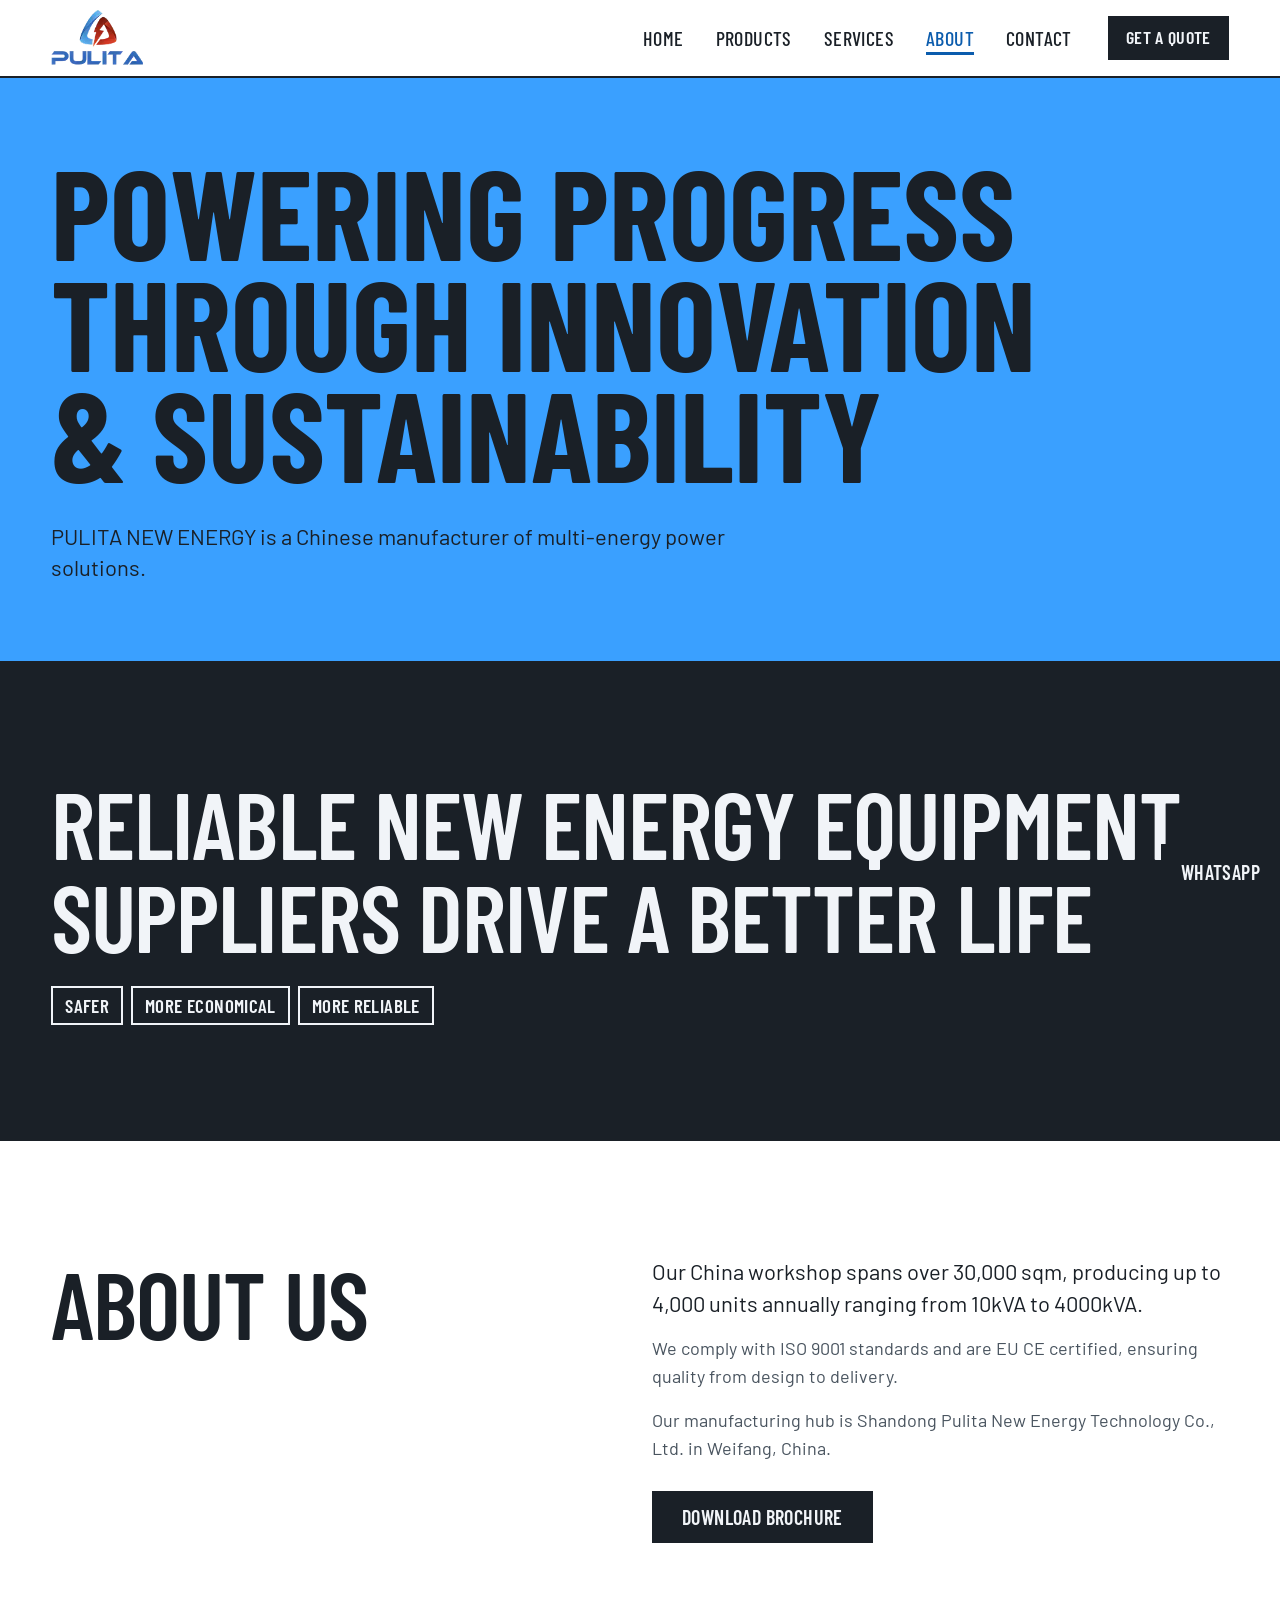
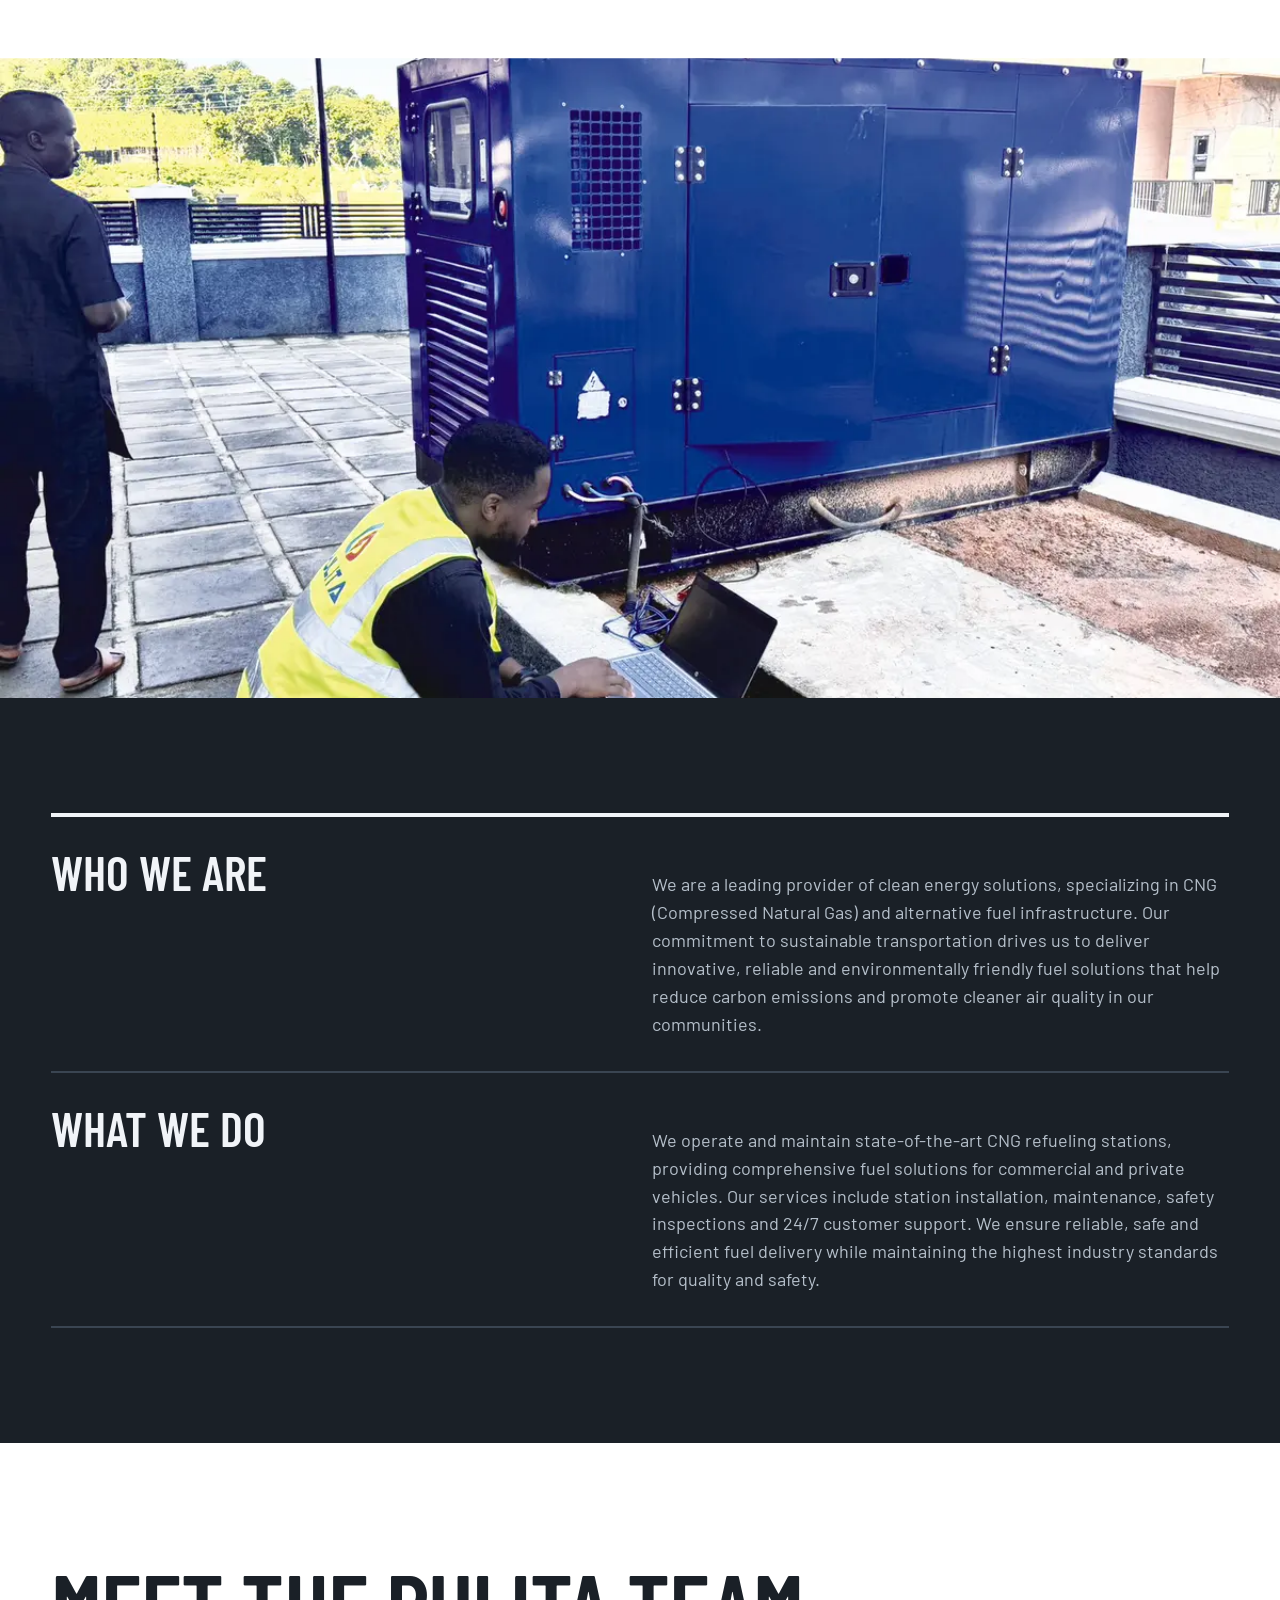
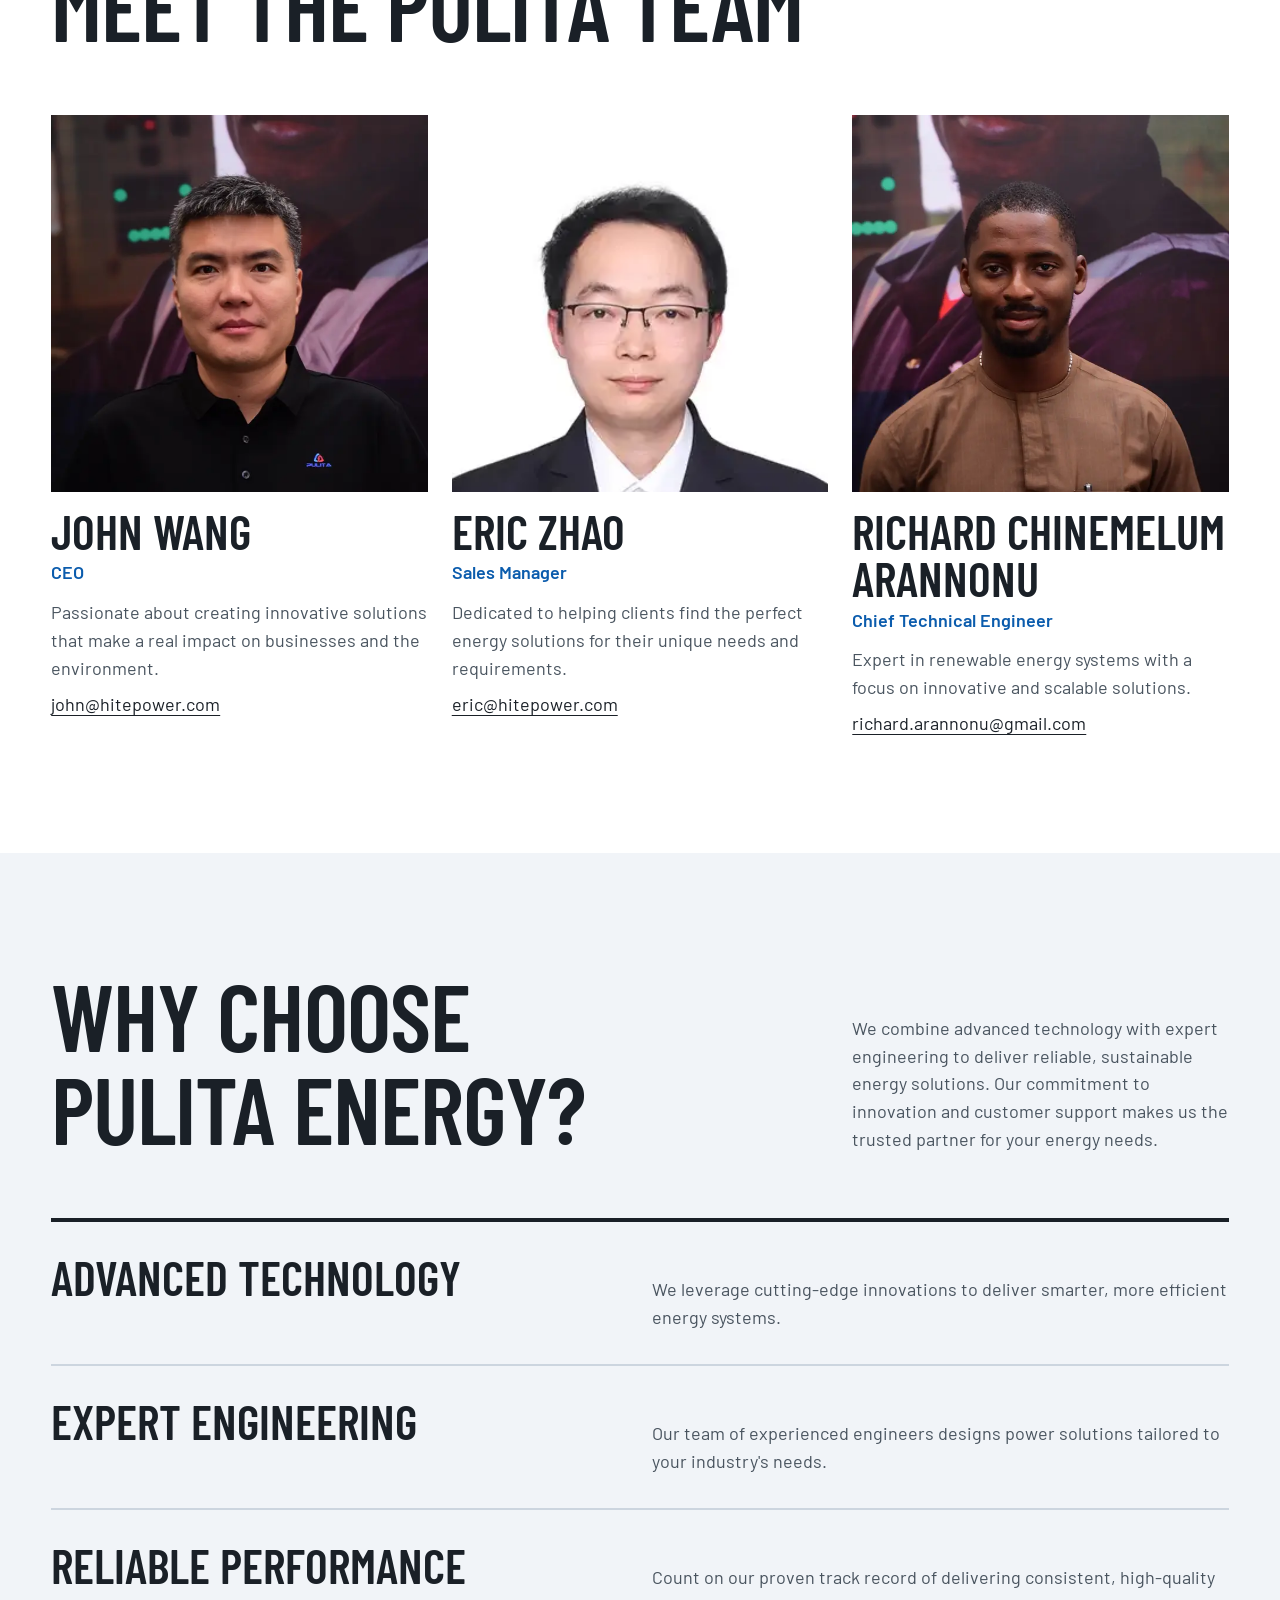
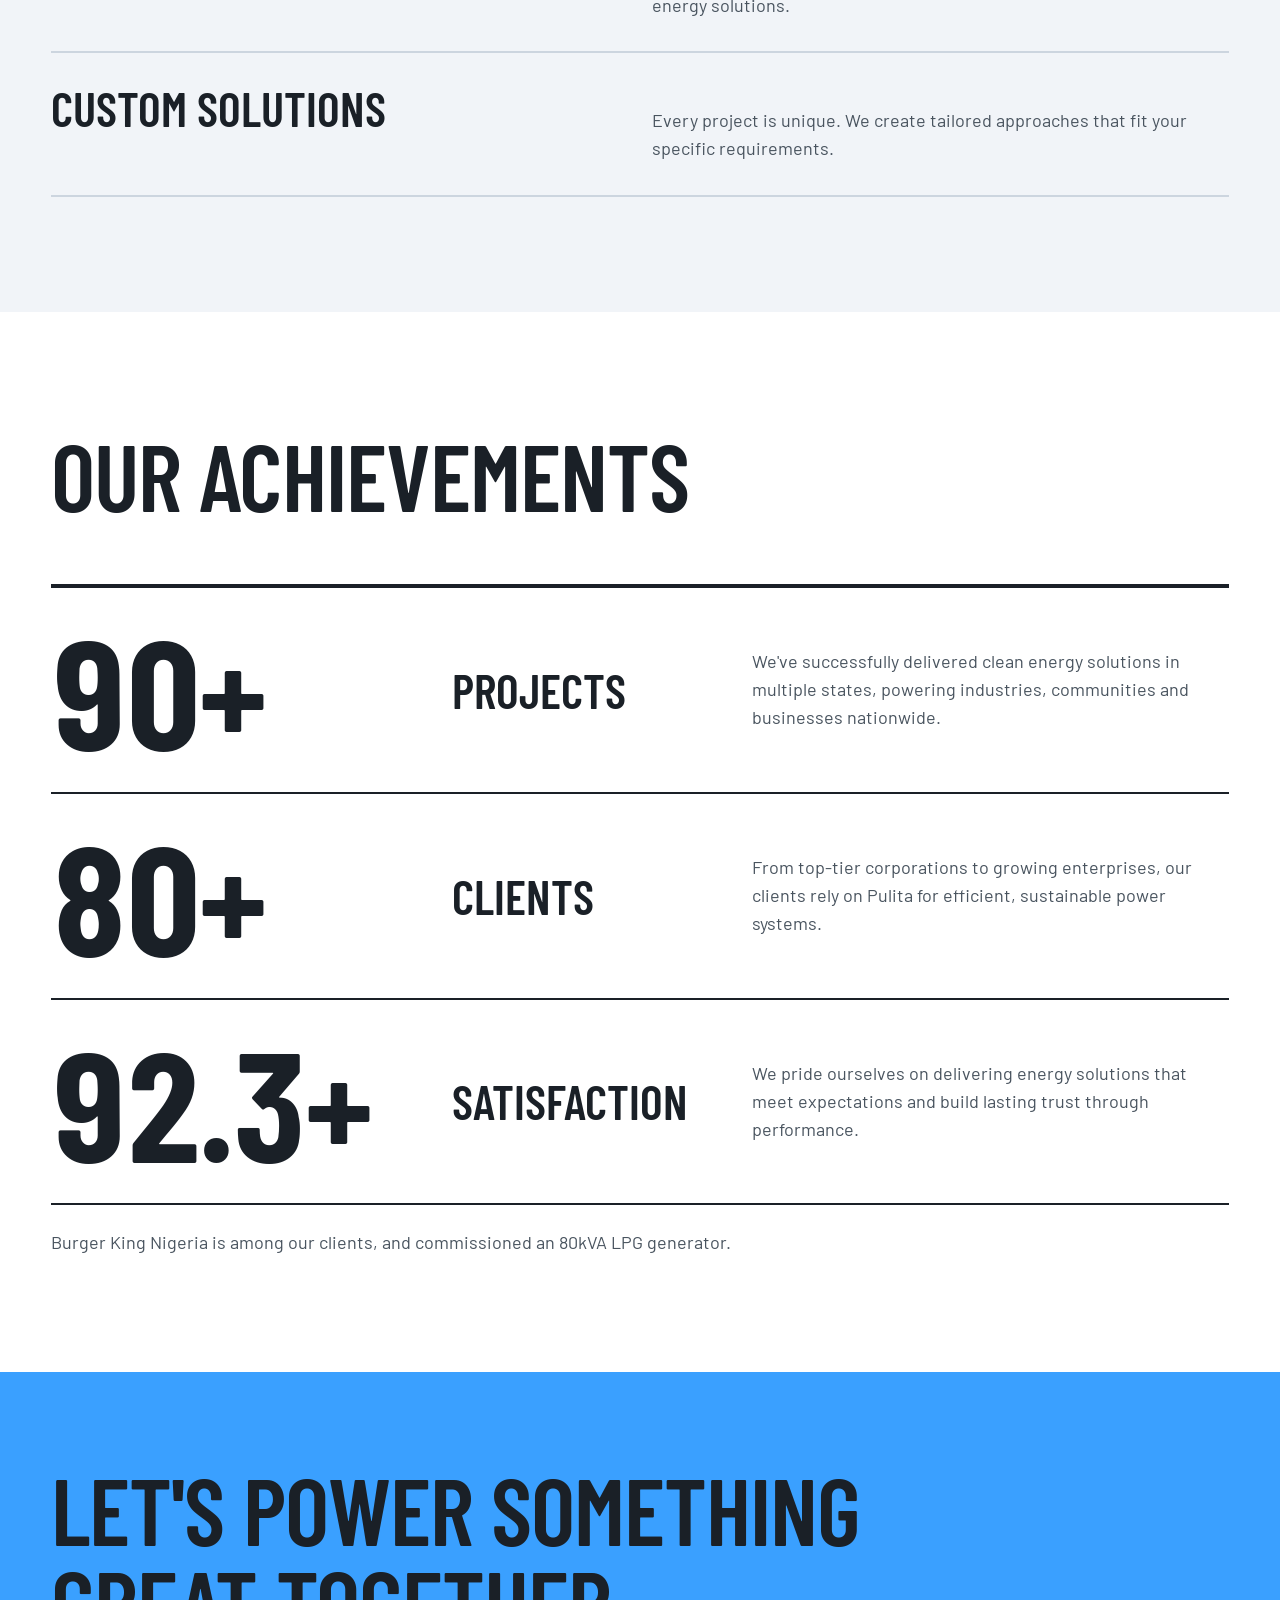
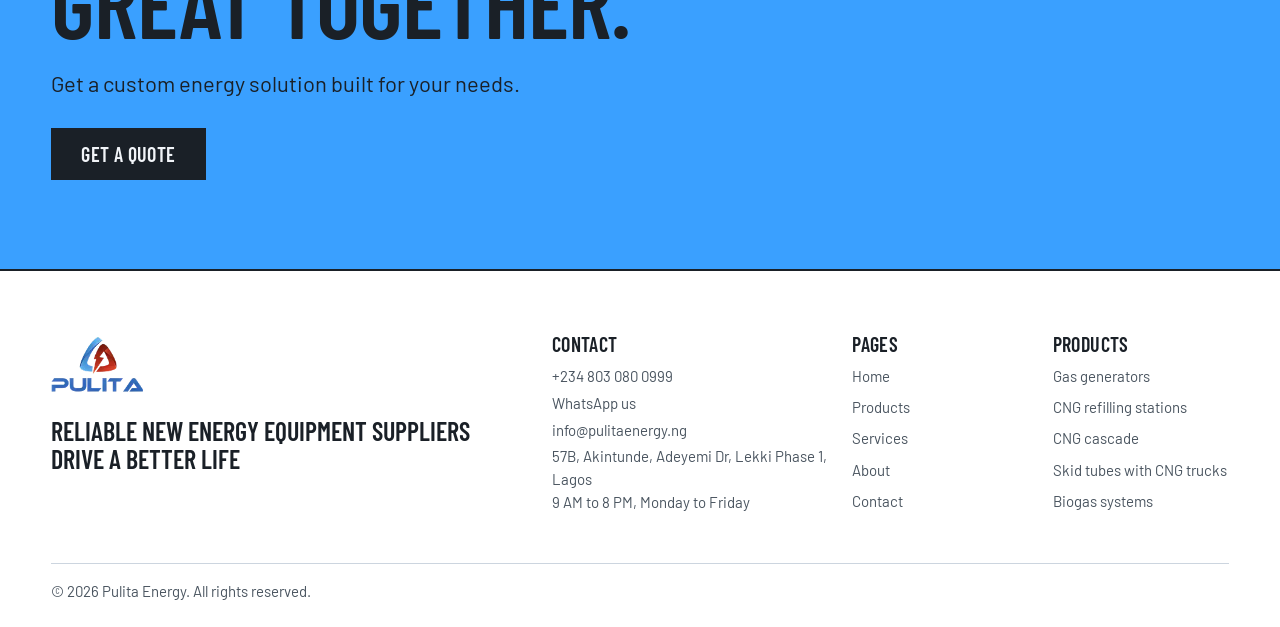
==== commit 10876e52: "Add files via upload second commit new" ====
--- a/about.html
+++ b/about.html
@@ -4,15 +4,15 @@
   <meta charset="utf-8">
   <meta name="viewport" content="width=device-width, initial-scale=1">
   <title>About us | Pulita Energy</title>
-  <meta name="description" content="Pulita New Energy designs, manufactures and installs advanced multi-energy power solutions, with projects across multiple states in Nigeria.">
-  <meta name="theme-color" content="#1a2027">
+  <meta name="description" content="Pulita New Energy is a Chinese manufacturer of multi-energy power solutions, with projects across multiple states in Nigeria.">
+  <meta name="theme-color" content="#3aa0ff">
   <link rel="icon" href="images/favicon.png" type="image/png">
   <link rel="preconnect" href="https://fonts.googleapis.com">
   <link rel="preconnect" href="https://fonts.gstatic.com" crossorigin>
-  <link href="https://fonts.googleapis.com/css2?family=Source+Sans+3:wght@400;600&family=Space+Grotesk:wght@500&display=swap" rel="stylesheet">
-  <link rel="stylesheet" href="styles.css?v=7">
+  <link href="https://fonts.googleapis.com/css2?family=Barlow+Condensed:wght@500;600;700&family=Barlow:wght@400;600&display=swap" rel="stylesheet">
+  <link rel="stylesheet" href="styles.css?v=9">
   <script>document.documentElement.classList.add("js");</script>
-  <script src="script.js?v=7" defer></script>
+  <script src="script.js?v=9" defer></script>
 </head>
 <body>
   <a class="skip-link" href="#main">Skip to content</a>
@@ -34,159 +34,118 @@
           <li><a href="contact.html">Contact</a></li>
         </ul>
       </nav>
-      <a class="button button--primary button--small" href="contact.html">Get a Quote</a>
+      <a class="button button--dark" href="contact.html">Get a Quote</a>
     </div>
   </header>
 
   <main id="main">
-    <section class="page-hero on-dark grid-lines" aria-labelledby="page-title">
+    <section class="page-hero on-blue" aria-labelledby="page-title">
       <div class="container">
         <h1 id="page-title">Powering progress through innovation &amp; sustainability</h1>
-        <p>PULITA NEW ENERGY is a Chinese manufacturer of multi-energy power solutions like LPG, CNG, dual-fuel generator sets, PRMS and modular CNG stations.</p>
+        <p>PULITA NEW ENERGY is a Chinese manufacturer of multi-energy power solutions.</p>
+      </div>
+    </section>
+
+    <section class="section on-dark" aria-labelledby="mandate-title">
+      <div class="container">
+        <h2 id="mandate-title">Reliable new energy equipment suppliers drive a better life</h2>
+        <ul class="tag-list" style="margin-top:1.5rem"><li>Safer</li><li>More economical</li><li>More reliable</li></ul>
       </div>
     </section>
 
     <section class="section" aria-labelledby="about-title">
-      <div class="container about-intro">
-        <figure class="photo">
-          <img src="images/workshop.webp" width="662" height="364" alt="Three white generator sets on a workshop floor.">
-        </figure>
-        <div class="about-intro__text">
-          <h2 id="about-title">About us</h2>
-          <p>Our China workshop spans over 30,000 sqm, producing up to 4,000 units annually ranging from 10kVA to 4000kVA.</p>
-          <p>We comply with ISO 9001 standards and are EU CE certified, ensuring quality from design to delivery.</p>
-          <p>Our manufacturing hub is Shandong Pulita New Energy Technology Co., Ltd. in Weifang, China.</p>
-          <a class="button button--dark" href="https://pulita-energy-gamma.vercel.app/pdfs/brochure.pdf">Download brochure</a>
+      <div class="container split split--wide split--top">
+        <h2 id="about-title">About us</h2>
+        <div class="split__body">
+          <p class="lead">Our China workshop spans over 30,000 sqm, producing up to 4,000 units annually ranging from 10kVA to 4000kVA.</p>
+          <p class="soft">We comply with ISO 9001 standards and are EU CE certified, ensuring quality from design to delivery.</p>
+          <p class="soft">Our manufacturing hub is Shandong Pulita New Energy Technology Co., Ltd. in Weifang, China.</p>
+          <div class="button-row"><a class="button button--dark" href="https://pulita-energy-gamma.vercel.app/pdfs/brochure.pdf">Download brochure</a></div>
         </div>
       </div>
     </section>
 
-    <section class="section section--tight" aria-label="About Pulita">
-      <div class="container who-grid">
-        <figure class="photo who-grid__photo">
-          <img src="images/on-site-generator.webp" width="1200" height="900" loading="lazy" alt="An engineer in a high-visibility vest working on a laptop beside a blue generator.">
-        </figure>
-        <article class="tile who-grid__who" data-reveal>
-          <h2>Who we are</h2>
-          <p>We are a leading provider of clean energy solutions, specializing in CNG (Compressed Natural Gas) and alternative fuel infrastructure. Our commitment to sustainable transportation drives us to deliver innovative, reliable and environmentally friendly fuel solutions that help reduce carbon emissions and promote cleaner air quality in our communities.</p>
-        </article>
-        <article class="tile who-grid__what" data-reveal>
-          <h2>What we do</h2>
-          <p>We operate and maintain state-of-the-art CNG refueling stations, providing comprehensive fuel solutions for commercial and private vehicles. Our services include station installation, maintenance, safety inspections and 24/7 customer support. We ensure reliable, safe and efficient fuel delivery while maintaining the highest industry standards for quality and safety.</p>
-        </article>
+    <figure class="wide-photo" data-reveal="wipe"><img src="images/on-site-generator.webp" width="1200" height="900" loading="lazy" alt="An engineer in a high-visibility vest working on a laptop beside a blue generator." style="max-height:40rem;object-fit:cover"></figure>
+
+    <section class="section on-dark" aria-label="About Pulita">
+      <div class="container">
+        <ul class="rows">
+          <li data-reveal><h3>Who we are</h3><p>We are a leading provider of clean energy solutions, specializing in CNG (Compressed Natural Gas) and alternative fuel infrastructure. Our commitment to sustainable transportation drives us to deliver innovative, reliable and environmentally friendly fuel solutions that help reduce carbon emissions and promote cleaner air quality in our communities.</p></li>
+          <li data-reveal><h3>What we do</h3><p>We operate and maintain state-of-the-art CNG refueling stations, providing comprehensive fuel solutions for commercial and private vehicles. Our services include station installation, maintenance, safety inspections and 24/7 customer support. We ensure reliable, safe and efficient fuel delivery while maintaining the highest industry standards for quality and safety.</p></li>
+        </ul>
       </div>
     </section>
 
-    <section class="section section--tight" aria-labelledby="team-title">
+    <section class="section" aria-labelledby="team-title">
       <div class="container">
-        <div class="section-head">
-          <h2 id="team-title">Meet the Pulita team</h2>
-        </div>
-        <ul class="team">
-          <li class="team__member" data-reveal>
-            <img src="images/team-john-wang.webp" width="640" height="957" loading="lazy" alt="Portrait of John Wang.">
-            <div class="team__name">
-              <h3>John Wang</h3>
-              <p>CEO</p>
-            </div>
-            <div class="team__bio">
-              <p>Passionate about creating innovative solutions that make a real impact on businesses and the environment.</p>
-              <a href="mailto:john@hitepower.com">john@hitepower.com</a>
-            </div>
+        <h2 class="section-gap" id="team-title">Meet the Pulita team</h2>
+        <ul class="team" data-reveal-group>
+          <li data-reveal>
+            <img class="team__photo" src="images/team-john-wang.webp" width="640" height="957" loading="lazy" alt="Portrait of John Wang.">
+            <h3>John Wang</h3>
+            <p class="team__role">CEO</p>
+            <p class="team__bio">Passionate about creating innovative solutions that make a real impact on businesses and the environment.</p>
+            <a href="mailto:john@hitepower.com">john@hitepower.com</a>
           </li>
-          <li class="team__member" data-reveal>
-            <img src="images/team-eric-zhao.webp" width="331" height="421" loading="lazy" alt="Portrait of Eric Zhao.">
-            <div class="team__name">
-              <h3>Eric Zhao</h3>
-              <p>Sales Manager</p>
-            </div>
-            <div class="team__bio">
-              <p>Dedicated to helping clients find the perfect energy solutions for their unique needs and requirements.</p>
-              <a href="mailto:eric@hitepower.com">eric@hitepower.com</a>
-            </div>
+          <li data-reveal>
+            <img class="team__photo" src="images/team-eric-zhao.webp" width="331" height="421" loading="lazy" alt="Portrait of Eric Zhao.">
+            <h3>Eric Zhao</h3>
+            <p class="team__role">Sales Manager</p>
+            <p class="team__bio">Dedicated to helping clients find the perfect energy solutions for their unique needs and requirements.</p>
+            <a href="mailto:eric@hitepower.com">eric@hitepower.com</a>
           </li>
-          <li class="team__member" data-reveal>
-            <img src="images/team-richard-arannonu.webp" width="640" height="957" loading="lazy" alt="Portrait of Richard Chinemelum Arannonu.">
-            <div class="team__name">
-              <h3>Richard Chinemelum Arannonu</h3>
-              <p>Chief Technical Engineer</p>
-            </div>
-            <div class="team__bio">
-              <p>Expert in renewable energy systems with a focus on innovative and scalable solutions.</p>
-              <a href="mailto:richard.arannonu@gmail.com">richard.arannonu@gmail.com</a>
-            </div>
-          </li>
-        </ul>
-        <figure class="photo team-photo">
-          <img src="images/nog-energy-week.webp" width="1800" height="1287" loading="lazy" alt="Four people standing in front of the NOG Energy Week sign.">
-          <figcaption>Pulita at NOG Energy Week.</figcaption>
-        </figure>
-      </div>
-    </section>
-
-    <section class="section section--tight" aria-labelledby="why-title">
-      <div class="container">
-        <div class="section-head">
-          <h2 id="why-title">Why choose Pulita Energy?</h2>
-          <p>We combine advanced technology with expert engineering to deliver reliable, sustainable energy solutions. Our commitment to innovation and customer support makes us the trusted partner for your energy needs.</p>
-        </div>
-        <ul class="pillars__list">
-          <li class="pillars__row" data-reveal>
-            <h3>Advanced technology</h3>
-            <p>We leverage cutting-edge innovations to deliver smarter, more efficient energy systems.</p>
-          </li>
-          <li class="pillars__row" data-reveal>
-            <h3>Expert engineering</h3>
-            <p>Our team of experienced engineers designs power solutions tailored to your industry's needs.</p>
-          </li>
-          <li class="pillars__row" data-reveal>
-            <h3>Reliable performance</h3>
-            <p>Count on our proven track record of delivering consistent, high-quality energy solutions.</p>
-          </li>
-          <li class="pillars__row" data-reveal>
-            <h3>Custom solutions</h3>
-            <p>Every project is unique. We create tailored approaches that fit your specific requirements.</p>
+          <li data-reveal>
+            <img class="team__photo" src="images/team-richard-arannonu.webp" width="640" height="957" loading="lazy" alt="Portrait of Richard Chinemelum Arannonu.">
+            <h3>Richard Chinemelum Arannonu</h3>
+            <p class="team__role">Chief Technical Engineer</p>
+            <p class="team__bio">Expert in renewable energy systems with a focus on innovative and scalable solutions.</p>
+            <a href="mailto:richard.arannonu@gmail.com">richard.arannonu@gmail.com</a>
           </li>
         </ul>
       </div>
     </section>
 
-    <section class="section on-dark grid-lines" aria-labelledby="achievements-title">
+    <section class="section on-paper" aria-labelledby="why-title">
       <div class="container">
-        <div class="section-head">
-          <h2 id="achievements-title">Our achievements</h2>
+        <div class="split section-gap">
+          <h2 id="why-title">Why choose Pulita Energy?</h2>
+          <p class="soft">We combine advanced technology with expert engineering to deliver reliable, sustainable energy solutions. Our commitment to innovation and customer support makes us the trusted partner for your energy needs.</p>
         </div>
-        <ul class="achievements">
-          <li>
-            <p class="achievements__value">90+</p>
-            <h3>Projects</h3>
-            <p>We've successfully delivered clean energy solutions in multiple states, powering industries, communities and businesses nationwide.</p>
-          </li>
-          <li>
-            <p class="achievements__value">80+</p>
-            <h3>Clients</h3>
-            <p>From top-tier corporations to growing enterprises, our clients rely on Pulita for efficient, sustainable power systems.</p>
-          </li>
-          <li>
-            <p class="achievements__value">92.5+</p>
-            <h3>Satisfaction</h3>
-            <p>We pride ourselves on delivering energy solutions that meet expectations and build lasting trust through performance.</p>
-          </li>
+        <ul class="rows">
+          <li data-reveal><h3>Advanced technology</h3><p>We leverage cutting-edge innovations to deliver smarter, more efficient energy systems.</p></li>
+          <li data-reveal><h3>Expert engineering</h3><p>Our team of experienced engineers designs power solutions tailored to your industry's needs.</p></li>
+          <li data-reveal><h3>Reliable performance</h3><p>Count on our proven track record of delivering consistent, high-quality energy solutions.</p></li>
+          <li data-reveal><h3>Custom solutions</h3><p>Every project is unique. We create tailored approaches that fit your specific requirements.</p></li>
         </ul>
-        <p class="achievements__note">Burger King Nigeria is among our clients, and commissioned an 80kVA LPG generator.</p>
       </div>
     </section>
 
-    <section class="cta" aria-labelledby="cta-title">
+    <section class="section" aria-labelledby="achievements-title">
+      <div class="container">
+        <h2 class="section-gap" id="achievements-title">Our achievements</h2>
+        <ul class="plate">
+          <li class="plate__row" data-reveal><p class="plate__value" data-count="90" data-suffix="+">90+</p><h3 class="plate__label">Projects</h3><p class="plate__text">We've successfully delivered clean energy solutions in multiple states, powering industries, communities and businesses nationwide.</p></li>
+          <li class="plate__row" data-reveal><p class="plate__value" data-count="80" data-suffix="+">80+</p><h3 class="plate__label">Clients</h3><p class="plate__text">From top-tier corporations to growing enterprises, our clients rely on Pulita for efficient, sustainable power systems.</p></li>
+          <li class="plate__row" data-reveal><p class="plate__value" data-count="92.5" data-decimals="1" data-suffix="+">92.5+</p><h3 class="plate__label">Satisfaction</h3><p class="plate__text">We pride ourselves on delivering energy solutions that meet expectations and build lasting trust through performance.</p></li>
+        </ul>
+        <p class="plate__note">Burger King Nigeria is among our clients, and commissioned an 80kVA LPG generator.</p>
+      </div>
+    </section>
+
+    <section class="cta on-blue" aria-labelledby="cta-title">
       <div class="container cta__inner">
         <h2 id="cta-title">Let's power something great together.</h2>
-        <div class="cta__action">
-          <p>Get a custom energy solution built for your needs.</p>
-          <a class="button button--dark" href="contact.html">Get a Quote</a>
-        </div>
+        <p class="lead">Get a custom energy solution built for your needs.</p>
+        <div class="button-row"><a class="button button--dark" href="contact.html">Get a Quote</a></div>
       </div>
     </section>
   </main>
+
+  <nav class="quick-bar" aria-label="Quick contact">
+    <a class="quick-bar__call" href="tel:+2348030800999">Call</a>
+    <a class="quick-bar__chat" href="https://wa.me/2348030800999?text=Hello%20Pulita%20Energy%2C%20I%20would%20like%20a%20quote." target="_blank" rel="noopener">WhatsApp</a>
+    <a class="quick-bar__quote" href="contact.html">Get a Quote</a>
+  </nav>
 
   <footer class="site-footer">
     <div class="container">
@@ -195,8 +154,11 @@
           <a class="brand" href="index.html">
             <img src="images/logo.webp" width="152" height="93" alt="Pulita Energy home">
           </a>
-          <p>Clean energy solutions for a sustainable future.</p>
-          <p class="site-footer__contact"><a href="tel:+2348030800999">+234 803 080 0999</a><br><a href="mailto:info@pulitaenergy.ng">info@pulitaenergy.ng</a><br>57B, Akintunde, Adeyemi Dr, Lekki Phase 1, Lagos<br>9 AM to 8 PM, Monday to Friday</p>
+          <p class="site-footer__line">Reliable new energy equipment suppliers drive a better life</p>
+        </div>
+        <div class="site-footer__contact">
+          <h2>Contact</h2>
+          <p><a href="tel:+2348030800999">+234 803 080 0999</a><br><a href="https://wa.me/2348030800999?text=Hello%20Pulita%20Energy%2C%20I%20would%20like%20a%20quote." target="_blank" rel="noopener">WhatsApp us</a><br><a href="mailto:info@pulitaenergy.ng">info@pulitaenergy.ng</a><br>57B, Akintunde, Adeyemi Dr, Lekki Phase 1, Lagos<br>9 AM to 8 PM, Monday to Friday</p>
         </div>
         <nav class="site-footer__col--pages" aria-labelledby="footer-pages">
           <h2 id="footer-pages">Pages</h2>
@@ -208,13 +170,14 @@
             <li><a href="contact.html">Contact</a></li>
           </ul>
         </nav>
-        <nav class="site-footer__col--services" aria-labelledby="footer-products">
+        <nav class="site-footer__col--products" aria-labelledby="footer-products">
           <h2 id="footer-products">Products</h2>
           <ul>
-            <li><a href="services.html#generators">Generator sets</a></li>
-            <li><a href="services.html#prms">PRMS</a></li>
-            <li><a href="services.html#cylinders">Cylinder groups and daughter stations</a></li>
-            <li><a href="services.html#station-services">CNG station services</a></li>
+            <li><a href="products.html#gas-generators">Gas generators</a></li>
+            <li><a href="products.html#stations">CNG refilling stations</a></li>
+            <li><a href="products.html#cascade">CNG cascade</a></li>
+            <li><a href="products.html#skid-tubes">Skid tubes with CNG trucks</a></li>
+            <li><a href="products.html#biogas">Biogas systems</a></li>
           </ul>
         </nav>
       </div>
--- a/styles.css
+++ b/styles.css
@@ -1,47 +1,38 @@
 /* ==========================================================================
    Pulita Energy: shared stylesheet (all pages)
-
-   1. Tokens         5. Header and navigation    9. Home sections
-   2. Base           6. Home hero                10. Call to action
-   3. Layout         7. Bento grid               11. Footer
-   4. Buttons        8. Why choose rows            12. Inner pages and forms
-                                                 13. Scroll reveal
-   ========================================================================== */
-
-/* 1. Tokens
+   An OEM equipment catalogue: square edges, condensed nameplate type, a blue
+   gas line running through the products, and technical line drawings.
+   ========================================================================== */
+
+/* Tokens
    ========================================================================== */
 :root {
-  /* Colour */
   --charcoal: #1a2027;
   --charcoal-raised: #242c35;
   --charcoal-line: #3a4552;
+  --white: #fff;
   --paper: #f1f4f8;
-  --paper-sunk: #e3e9f0;
   --paper-line: #ccd5df;
-  --blue: #3aa0ff;        /* Energy Blue: fills and dark-panel accents, never text on paper */
-  --blue-ink: #0b5cad;    /* Accessible blue for text on paper */
+  --blue: #3aa0ff;        /* Energy Blue: fills and dark-panel accents, never text on white */
+  --blue-ink: #0b5cad;    /* Accessible blue for text on white */
   --ink: var(--charcoal);
   --ink-soft: #49545f;
   --on-dark: #f1f4f8;
   --on-dark-soft: #b6c0cb;
-
-  /* Type */
-  --font-display: "Space Grotesk", "Avenir Next", "Segoe UI", sans-serif;
-  --font-body: "Source Sans 3", "Segoe UI", "Helvetica Neue", Arial, sans-serif;
+  --error: #a11d1d;
+
+  --font-display: "Barlow Condensed", "Arial Narrow", "Segoe UI", sans-serif;
+  --font-body: "Barlow", "Segoe UI", "Helvetica Neue", Arial, sans-serif;
 
   --text-sm: 0.9375rem;
   --text-base: 1.125rem;
   --text-lg: clamp(1.1875rem, 1.1rem + 0.35vw, 1.375rem);
-  --text-h3: clamp(1.375rem, 1.25rem + 0.5vw, 1.75rem);
-  --text-h2: clamp(2.125rem, 1.5rem + 2.6vw, 3.75rem);
-  --text-h1: clamp(2.875rem, 1.5rem + 6vw, 6.75rem);
-
-  /* Space and shape */
+  --text-h3: clamp(2rem, 1.5rem + 1.9vw, 3.25rem);
+  --text-h2: clamp(2.875rem, 1.6rem + 5.4vw, 6.5rem);
+
   --gutter: clamp(1.25rem, 4vw, 3.5rem);
-  --section: clamp(4.5rem, 10vw, 9rem);
-  --radius-tile: 1.5rem;
-  --radius-small: 0.25rem;
-  --header-height: 4.5rem;
+  --section: clamp(4rem, 9vw, 8rem);
+  --header-height: 4.75rem;
 
   --ease: cubic-bezier(0.2, 0.7, 0.2, 1);
   --intro-delay: 0s; /* Hero entrance waits for the loading screen */
@@ -51,7 +42,7 @@
   --intro-delay: 4.3s;
 }
 
-/* 2. Base
+/* Base
    ========================================================================== */
 *,
 *::before,
@@ -62,12 +53,12 @@
 html {
   -webkit-text-size-adjust: 100%;
   scroll-behavior: smooth;
-  scroll-padding-top: calc(var(--header-height) + 2.25rem);
+  scroll-padding-top: calc(var(--header-height) + 1.5rem);
 }
 
 body {
   margin: 0;
-  background: var(--paper);
+  background: var(--white);
   color: var(--ink);
   font-family: var(--font-body);
   font-size: var(--text-base);
@@ -84,31 +75,24 @@
 h3 {
   margin: 0;
   font-family: var(--font-display);
-  font-weight: 500;
+  font-weight: 600;
+  line-height: 0.98;
+  text-transform: uppercase;
   text-wrap: balance;
-}
-
-h1 {
-  font-size: var(--text-h1);
-  line-height: 0.98;
-  letter-spacing: -0.04em;
 }
 
 h2 {
   font-size: var(--text-h2);
-  line-height: 1.04;
-  letter-spacing: -0.03em;
+  letter-spacing: -0.01em;
 }
 
 h3 {
   font-size: var(--text-h3);
-  line-height: 1.15;
-  letter-spacing: -0.015em;
 }
 
 p {
   margin: 0;
-  max-width: 62ch;
+  max-width: 60ch;
 }
 
 a {
@@ -122,16 +106,21 @@
   list-style: none;
 }
 
+img {
+  max-width: 100%;
+}
+
 :focus-visible {
   outline: 3px solid var(--blue-ink);
   outline-offset: 3px;
-  border-radius: var(--radius-small);
-}
-
-.on-dark :focus-visible,
-.site-header :focus-visible,
-.site-footer :focus-visible {
+}
+
+.on-dark :focus-visible {
   outline-color: var(--blue);
+}
+
+.on-blue :focus-visible {
+  outline-color: var(--charcoal);
 }
 
 .skip-link {
@@ -140,8 +129,8 @@
   left: 0.75rem;
   z-index: 100;
   padding: 0.75rem 1rem;
-  background: var(--blue);
-  color: var(--charcoal);
+  background: var(--charcoal);
+  color: var(--on-dark);
   font-weight: 600;
   transform: translateY(-200%);
 }
@@ -150,19 +139,8 @@
   transform: none;
 }
 
-.visually-hidden {
-  position: absolute;
-  width: 1px;
-  height: 1px;
-  overflow: hidden;
-  clip-path: inset(50%);
-  white-space: nowrap;
-}
-
-/* 3. Layout
-   ========================================================================== */
 .container {
-  width: min(100% - 2 * var(--gutter), 82rem);
+  width: min(100% - 2 * var(--gutter), 88rem);
   margin-inline: auto;
 }
 
@@ -175,69 +153,88 @@
   color: var(--on-dark);
 }
 
-.section-head {
+.on-blue {
+  background: var(--blue);
+  color: var(--charcoal);
+}
+
+.on-paper {
+  background: var(--paper);
+}
+
+.lead {
+  font-size: var(--text-lg);
+  line-height: 1.45;
+}
+
+.soft {
+  color: var(--ink-soft);
+}
+
+.on-dark .soft {
+  color: var(--on-dark-soft);
+}
+
+.split {
   display: grid;
   grid-template-columns: repeat(12, minmax(0, 1fr));
   column-gap: 1.5rem;
-  row-gap: 1.25rem;
+  row-gap: 2rem;
   align-items: end;
+}
+
+.split > :first-child {
+  grid-column: 1 / 8;
+}
+
+.split > :last-child {
+  grid-column: 9 / 13;
+}
+
+.split--wide > :first-child {
+  grid-column: 1 / 7;
+}
+
+.split--wide > :last-child {
+  grid-column: 7 / 13;
+}
+
+.split--top {
+  align-items: start;
+}
+
+.split__body > p + p {
+  margin-top: 1rem;
+}
+
+.section-gap {
   margin-bottom: clamp(2.5rem, 5vw, 4.5rem);
 }
 
-.section-head h2 {
-  grid-column: 1 / 8;
-}
-
-.section-head p {
-  grid-column: 9 / 13;
-  color: var(--ink-soft);
-}
-
-/* Faint measured grid, shared by dark panels */
-.grid-lines {
-  background-image:
-    linear-gradient(to right, rgb(241 244 248 / 0.055) 1px, transparent 1px),
-    linear-gradient(to bottom, rgb(241 244 248 / 0.055) 1px, transparent 1px);
-  background-size: 5rem 5rem;
-}
-
-/* 4. Buttons
+/* Buttons: square, stamped, with a press state for touch
    ========================================================================== */
 .button {
   display: inline-flex;
   align-items: center;
   justify-content: center;
-  min-height: 3rem;
-  padding: 0.625rem 1.5rem;
-  border: 1.5px solid transparent;
-  border-radius: 999px;
+  min-height: 3.25rem;
+  padding: 0.5rem 1.75rem;
+  border: 2px solid transparent;
+  border-radius: 0;
   font-family: var(--font-display);
-  font-size: 1rem;
-  font-weight: 500;
+  font-size: 1.25rem;
+  font-weight: 600;
   line-height: 1.1;
-  letter-spacing: -0.01em;
+  letter-spacing: 0.02em;
+  text-align: center;
   text-decoration: none;
-  white-space: nowrap;
+  text-transform: uppercase;
   cursor: pointer;
-  transition: background-color 0.18s ease, color 0.18s ease, border-color 0.18s ease;
-}
-
-.button--primary {
-  background: var(--blue);
-  color: var(--charcoal);
-}
-
-.button--primary:hover {
-  background: var(--on-dark);
-}
-
-.button--ghost {
-  border-color: var(--charcoal-line);
-  color: var(--on-dark);
-}
-
-.button--ghost:hover {
-  border-color: var(--blue);
+  transition: background-color 0.16s ease, color 0.16s ease, border-color 0.16s ease, transform 0.12s ease;
+}
+
+.button:active {
+  transform: scale(0.97);
 }
 
 .button--dark {
@@ -246,45 +243,65 @@
 }
 
 .button--dark:hover {
-  background: var(--charcoal-raised);
-}
-
-.button--outline {
-  border-color: var(--ink);
-  color: var(--ink);
-}
-
-.button--outline:hover {
-  background: var(--ink);
+  background: var(--white);
+  border-color: var(--charcoal);
+  color: var(--charcoal);
+}
+
+.button--blue {
+  background: var(--blue);
+  color: var(--charcoal);
+}
+
+.button--blue:hover {
+  background: var(--white);
+}
+
+.button--line {
+  border-color: currentColor;
+}
+
+.button--line:hover {
+  background: var(--charcoal);
+  border-color: var(--charcoal);
   color: var(--on-dark);
 }
 
-.button--small {
-  min-height: 2.75rem;
-  padding: 0.5rem 1.125rem;
-  font-size: 0.9375rem;
-}
-
-/* 5. Header and navigation
+.button-row {
+  display: flex;
+  flex-wrap: wrap;
+  gap: 0.75rem;
+  margin-top: 1.75rem;
+}
+
+.text-link {
+  display: inline-block;
+  padding-block: 0.25rem;
+  font-family: var(--font-display);
+  font-size: 1.25rem;
+  font-weight: 600;
+  letter-spacing: 0.02em;
+  text-transform: uppercase;
+  text-decoration: underline;
+  text-decoration-color: var(--blue);
+  text-decoration-thickness: 3px;
+  text-underline-offset: 0.3em;
+}
+
+/* Header
    ========================================================================== */
 .site-header {
   position: sticky;
   top: 0;
   z-index: 50;
-  background: var(--charcoal);
-  color: var(--on-dark);
-  border-bottom: 1px solid transparent;
-  transition: border-color 0.2s ease;
-}
-
-.site-header.is-scrolled {
-  border-bottom-color: var(--charcoal-line);
+  background: var(--white);
+  border-bottom: 2px solid var(--charcoal);
 }
 
 .site-header__inner {
   display: flex;
   align-items: center;
-  gap: 1rem;
+  gap: 0.75rem;
   min-height: var(--header-height);
 }
 
@@ -297,37 +314,41 @@
 .brand img {
   display: block;
   width: auto;
-  height: 3.25rem;
+  height: 3.5rem;
 }
 
 .site-nav__list {
   display: flex;
   align-items: center;
-  gap: 0.25rem;
 }
 
 .site-nav a {
   display: inline-block;
-  padding: 0.5rem 0.875rem;
-  color: var(--on-dark-soft);
-  font-size: 1.0625rem;
+  padding: 0.5rem 1rem;
+  font-family: var(--font-display);
+  font-size: 1.25rem;
+  font-weight: 500;
+  letter-spacing: 0.02em;
   text-decoration: none;
-  text-underline-offset: 0.35em;
-  text-decoration-thickness: 2px;
-}
-
-.site-nav a:hover {
-  color: var(--on-dark);
-}
-
+  text-transform: uppercase;
+}
+
+.site-nav a:hover,
 .site-nav a[aria-current="page"] {
-  color: var(--on-dark);
+  color: var(--blue-ink);
+}
+
+.site-nav a[aria-current="page"] {
   text-decoration: underline;
-  text-decoration-color: var(--blue);
+  text-decoration-thickness: 3px;
+  text-underline-offset: 0.3em;
 }
 
 .site-header .button {
-  margin-left: 0.75rem;
+  min-height: 2.75rem;
+  margin-left: 0.5rem;
+  padding: 0.375rem 1rem;
+  font-size: 1.125rem;
 }
 
 .menu-toggle {
@@ -337,10 +358,10 @@
   width: 2.75rem;
   height: 2.75rem;
   padding: 0;
-  border: 1.5px solid var(--charcoal-line);
-  border-radius: 50%;
+  border: 2px solid var(--charcoal);
+  border-radius: 0;
   background: none;
-  color: var(--on-dark);
+  color: var(--charcoal);
   cursor: pointer;
 }
 
@@ -370,7 +391,18 @@
   transform: rotate(-90deg);
 }
 
-@media (max-width: 56.25rem) {
+.scroll-progress {
+  position: absolute;
+  left: 0;
+  right: 0;
+  bottom: -2px;
+  height: 4px;
+  background: var(--blue);
+  transform: scaleX(0);
+  transform-origin: left;
+}
+
+@media (max-width: 60rem) {
   .menu-toggle {
     display: inline-flex;
     order: 3;
@@ -383,10 +415,10 @@
 
   .site-nav {
     position: fixed;
-    inset: calc(var(--header-height) + 1px) 0 0;
-    padding: 1.5rem var(--gutter);
+    inset: calc(var(--header-height) + 2px) 0 0;
+    padding: 1rem var(--gutter);
     overflow-y: auto;
-    background: var(--charcoal);
+    background: var(--white);
     visibility: hidden;
     opacity: 0;
     transition: opacity 0.18s ease, visibility 0.18s;
@@ -400,36 +432,22 @@
   .site-nav__list {
     flex-direction: column;
     align-items: stretch;
-    gap: 0;
   }
 
   .site-nav li {
-    border-bottom: 1px solid var(--charcoal-line);
+    border-bottom: 2px solid var(--charcoal);
   }
 
   .site-nav a {
     display: block;
-    padding: 1.125rem 0;
-    color: var(--on-dark);
-    font-family: var(--font-display);
-    font-size: 1.75rem;
-    letter-spacing: -0.02em;
-  }
-}
-
-/* Keeps the logo, quote button and menu button on one line at 320px */
-@media (max-width: 24rem) {
-  .site-header__inner {
-    gap: 0.5rem;
-  }
-
-  .site-header .button {
-    padding-inline: 0.75rem;
-  }
-}
-
-/* Without JavaScript the menu cannot open, so show the links in the page flow. */
-@media (max-width: 56.25rem) {
+    padding: 0.875rem 0;
+    font-size: 2.75rem;
+    font-weight: 600;
+    line-height: 1;
+  }
+}
+
+@media (max-width: 60rem) {
   html:not(.js) .site-header__inner {
     flex-wrap: wrap;
   }
@@ -457,222 +475,161 @@
   }
 
   html:not(.js) .site-nav a {
-    padding: 0.5rem 0.75rem 0.5rem 0;
-    font-family: var(--font-body);
-    font-size: 1.0625rem;
-  }
-}
-
-/* 6. Home hero: circuit network
+    padding: 0.25rem 0.875rem 0.25rem 0;
+    font-size: 1.25rem;
+  }
+}
+
+@media (max-width: 24rem) {
+  .brand img {
+    height: 3rem;
+  }
+
+  .site-header .button {
+    padding-inline: 0.75rem;
+  }
+}
+
+/* Home hero: full blue, nameplate type, generator breaking the grid
    ========================================================================== */
 .hero {
   position: relative;
   overflow: hidden;
-  background: #fff;
-  color: var(--ink);
-}
-
-.hero__layout {
+  background: var(--blue);
+  color: var(--charcoal);
+}
+
+.hero__inner {
+  position: relative;
+  min-height: min(calc(100svh - var(--header-height) - 3.5rem), 56rem);
+  padding-block: clamp(1.5rem, 3vw, 2.5rem) clamp(2rem, 4vw, 3rem);
+}
+
+.hero__note {
+  display: flex;
+  flex-wrap: wrap;
+  justify-content: space-between;
+  gap: 0.125rem 1.5rem;
+  max-width: none;
+  margin-bottom: clamp(1rem, 2vw, 1.5rem);
+  font-family: var(--font-display);
+  font-size: 1.375rem;
+  font-weight: 600;
+  letter-spacing: 0.02em;
+  text-transform: uppercase;
+  animation: rise-in 0.7s var(--intro-delay) var(--ease) both;
+}
+
+/* Nameplate type runs in front of the machine, so the message is never hidden */
+.hero h1 {
   position: relative;
   z-index: 1;
-  display: grid;
-  grid-template-columns: repeat(12, minmax(0, 1fr));
-  column-gap: 1.5rem;
-  align-items: center;
-  min-height: 42.5rem;
-  padding-block: clamp(5rem, 7vw, 6rem) clamp(7.5rem, 11vw, 9.5rem);
-}
-
-.hero__text {
-  grid-column: 1 / 8;
-  grid-row: 1;
-}
-
-.hero__badge {
-  display: inline-flex;
-  align-items: center;
-  gap: 0.625rem;
-  margin-bottom: 1.5rem;
-  padding: 0.4375rem 1.125rem 0.4375rem 0.75rem;
-  border-radius: 999px;
-  background: var(--paper-sunk);
-  color: var(--ink);
-  font-size: 1.0625rem;
-  animation: rise-in 0.7s var(--intro-delay) var(--ease) both;
-}
-
-.hero__badge svg {
-  flex: none;
-  color: var(--blue-ink);
-}
-
-.hero__title {
-  font-size: clamp(2.5rem, 1rem + 3.4vw, 3.875rem);
-  line-height: 1.08;
-  letter-spacing: -0.03em;
-}
-
-/* Each headline line slides up from behind a mask */
-.hero__line {
+  font-size: min(10.9vw, 19svh, 11rem);
+  font-weight: 700;
+  line-height: 0.86;
+  letter-spacing: -0.015em;
+}
+
+.hero__row {
   display: block;
-  margin-bottom: -0.14em;
-  padding-bottom: 0.14em;
+  white-space: nowrap;
+  transition: transform 0.1s linear;
+}
+
+.hero__row:nth-child(1) {
+  transform: translateX(calc(var(--s, 0) * -7vw));
+}
+
+.hero__row:nth-child(2) {
+  transform: translateX(calc(var(--s, 0) * 5vw));
+}
+
+.hero__mask {
+  display: block;
+  padding-bottom: 0.08em;
   overflow: hidden;
 }
 
-.hero__line > span {
+.hero__mask > span {
   display: block;
   animation: line-up 0.9s var(--intro-delay) var(--ease) both;
 }
 
-.hero__line:nth-child(2) > span {
-  animation-delay: calc(var(--intro-delay) + 0.12s);
-}
-
-.hero__intro {
-  max-width: 34rem;
-  margin-top: 1.5rem;
-  color: var(--ink-soft);
-  font-size: var(--text-lg);
-  line-height: 1.5;
-  animation: rise-in 0.8s calc(var(--intro-delay) + 0.3s) var(--ease) both;
-}
-
-.hero__actions,
-.button-row {
+.hero__row:nth-child(2) .hero__mask > span {
+  animation-delay: calc(var(--intro-delay) + 0.1s);
+}
+
+.hero__row:nth-child(3) .hero__mask > span {
+  animation-delay: calc(var(--intro-delay) + 0.2s);
+}
+
+.hero__foot {
+  position: relative;
+  z-index: 1;
+  max-width: 30rem;
+  margin-top: clamp(1rem, 2vw, 1.5rem);
+  animation: rise-in 0.8s calc(var(--intro-delay) + 0.35s) var(--ease) both;
+}
+
+.hero__actions {
   display: flex;
   flex-wrap: wrap;
   gap: 0.75rem;
-  margin-top: 1.75rem;
-}
-
-.hero__actions {
-  animation: rise-in 0.8s calc(var(--intro-delay) + 0.4s) var(--ease) both;
-}
-
-.hero__generator {
-  position: relative;
-  grid-column: 8 / 13;
-  grid-row: 1;
-  justify-self: end;
-  width: 118%;
-  max-width: 39.5rem;
-  isolation: isolate;
-  animation: slide-in 1.1s calc(var(--intro-delay) + 0.2s) var(--ease) both;
-}
-
-.hero__generator img {
+  margin-top: 1rem;
+}
+
+.hero__gen {
+  position: absolute;
+  right: 0;
+  bottom: clamp(-3rem, -3vw, -1rem);
+  width: min(50%, 46rem);
+  animation: slide-up 1.1s calc(var(--intro-delay) + 0.25s) var(--ease) both;
+}
+
+.hero__gen img {
   display: block;
   width: 100%;
   height: auto;
-  transform: perspective(70rem) rotateX(var(--rx, 0deg)) rotateY(var(--ry, 0deg));
-  transition: transform 0.35s ease-out;
-}
-
-/* Rings of energy spreading out from behind the generator */
-.hero__pulse {
-  position: absolute;
-  top: 50%;
-  left: 50%;
-  z-index: -1;
-  width: 112%;
-  aspect-ratio: 1;
-  background: radial-gradient(closest-side, rgb(58 160 255 / 0.12), transparent);
-  transform: translate(-50%, -50%);
-}
-
-.hero__pulse span {
-  position: absolute;
-  inset: 12%;
-  border: 1.5px solid rgb(58 160 255 / 0.4);
-  border-radius: 50%;
-  opacity: 0;
-  animation: ring-out 6s ease-out infinite;
-}
-
-.hero__pulse span:nth-child(2) {
-  animation-delay: 2s;
-}
-
-.hero__pulse span:nth-child(3) {
-  animation-delay: 4s;
-}
-
-/* Circuit network behind the hero */
-/* Fixed size and centred, so the nodes keep their spacing at every width.
-   The lines run past the artboard to reach the edges of wide screens. */
-.net {
-  position: absolute;
-  top: 50%;
-  left: 50%;
-  width: 1440px;
-  height: 680px;
-  overflow: visible;
-  transform: translate(-50%, -50%);
-  pointer-events: none;
-}
-
-.net__line,
-.net__flow {
-  fill: none;
-  stroke-linecap: round;
-  stroke-linejoin: round;
-}
-
-.net__line {
-  stroke: var(--paper-line);
-  stroke-width: 2;
-}
-
-/* A short bright dash travelling along each line */
-.net__flow {
-  stroke: var(--blue);
-  stroke-width: 3;
-  stroke-dasharray: 4 96;
-  stroke-dashoffset: 100;
-  animation: net-flow var(--flow) linear var(--delay) infinite;
-}
-
-.net__node {
-  color: var(--blue);
-}
-
-.net__halo {
-  fill: #fff;
-  stroke: var(--paper-line);
-  stroke-width: 2;
-}
-
-.net__dot {
-  fill: #fff;
-}
-
-.button--arrow {
-  gap: 0.875rem;
-  min-height: 3.75rem;
-  padding: 0.5rem 0.5rem 0.5rem 1.75rem;
+  transform: translateY(calc(var(--s, 0) * -9%)) scale(calc(1 + var(--s, 0) * 0.14));
+  transform-origin: bottom right;
+  filter: drop-shadow(0 1.5rem 1.75rem rgb(26 32 39 / 0.3));
+}
+
+.ticker {
+  overflow: hidden;
   background: var(--charcoal);
   color: var(--on-dark);
-  font-size: 1.125rem;
-}
-
-.button--arrow:hover {
-  background: var(--charcoal-raised);
-}
-
-.button__arrow {
-  display: grid;
-  place-items: center;
-  width: 3.75rem;
-  height: 2.75rem;
-  border-radius: 999px;
+}
+
+.ticker__track {
+  display: flex;
+  width: max-content;
+  animation: ticker 36s linear infinite;
+}
+
+.ticker ul {
+  display: flex;
+  flex: none;
+}
+
+.ticker li {
+  display: flex;
+  align-items: center;
+  height: 3.5rem;
+  font-family: var(--font-display);
+  font-size: 1.5rem;
+  font-weight: 600;
+  letter-spacing: 0.02em;
+  text-transform: uppercase;
+  white-space: nowrap;
+}
+
+.ticker li::after {
+  content: "";
+  width: 0.5rem;
+  height: 0.5rem;
+  margin-inline: clamp(1.25rem, 3vw, 2.5rem);
   background: var(--blue);
-  color: var(--charcoal);
-  transition: transform 0.2s var(--ease);
-}
-
-.button--arrow:hover .button__arrow {
-  transform: translateX(0.1875rem);
 }
 
 @keyframes rise-in {
@@ -684,489 +641,625 @@
 
 @keyframes line-up {
   from {
-    transform: translateY(112%);
-  }
-}
-
-@keyframes slide-in {
+    transform: translateY(105%);
+  }
+}
+
+@keyframes slide-up {
   from {
     opacity: 0;
-    transform: translateX(3rem);
-  }
-}
-
-@keyframes ring-out {
-  0% {
-    opacity: 0;
-    transform: scale(0.45);
-  }
-
-  20% {
-    opacity: 0.8;
-  }
-
-  100% {
-    opacity: 0;
-    transform: scale(1.15);
-  }
-}
-
-@keyframes net-flow {
+    transform: translateY(4rem);
+  }
+}
+
+@keyframes ticker {
+  to {
+    transform: translateX(-50%);
+  }
+}
+
+@media (max-width: 60rem) {
+  .hero__inner {
+    min-height: 0;
+    padding-bottom: 0;
+  }
+
+  .hero h1 {
+    font-size: min(10.9vw, 11rem);
+  }
+
+  .hero__gen {
+    position: relative;
+    bottom: auto;
+    width: 100%;
+    max-width: 34rem;
+    margin: 1.5rem 0 -1rem auto;
+  }
+}
+
+/* Page hero for inner pages
+   ========================================================================== */
+.page-hero {
+  padding-block: clamp(2.5rem, 6vw, 5rem);
+  overflow: hidden;
+}
+
+.page-hero h1 {
+  font-size: clamp(3.25rem, 1.5rem + 8vw, 9rem);
+  font-weight: 700;
+  line-height: 0.88;
+  animation: rise-in 0.8s var(--ease) both;
+}
+
+.page-hero p {
+  margin-top: clamp(1.25rem, 3vw, 2rem);
+  font-size: var(--text-lg);
+  line-height: 1.45;
+  animation: rise-in 0.8s 0.15s var(--ease) both;
+}
+
+/* The three equipment standards
+   ========================================================================== */
+.traits {
+  display: grid;
+  grid-template-columns: repeat(3, minmax(0, 1fr));
+  border-top: 4px solid var(--charcoal);
+}
+
+.trait {
+  padding: clamp(1.5rem, 3vw, 2.5rem);
+  border-right: 2px solid var(--paper-line);
+}
+
+.trait:first-child {
+  padding-left: 0;
+}
+
+.trait:last-child {
+  padding-right: 0;
+  border-right: 0;
+}
+
+.trait .drawing {
+  max-width: 15rem;
+  margin: 0 0 1.5rem;
+  stroke: var(--blue-ink);
+}
+
+.trait p {
+  margin-top: 0.75rem;
+  color: var(--ink-soft);
+}
+
+@media (max-width: 60rem) {
+  .traits {
+    grid-template-columns: minmax(0, 1fr);
+  }
+
+  .trait,
+  .trait:first-child,
+  .trait:last-child {
+    display: grid;
+    grid-template-columns: 6.5rem minmax(0, 1fr);
+    column-gap: 1.25rem;
+    padding: 1.5rem 0;
+    border-right: 0;
+    border-bottom: 2px solid var(--paper-line);
+  }
+
+  .trait .drawing {
+    grid-row: span 2;
+    margin: 0;
+  }
+}
+
+/* Map of Nigeria
+   ========================================================================== */
+.map {
+  max-width: 36rem;
+  stroke-linejoin: round;
+}
+
+.map__pipe {
+  stroke: var(--paper-line);
+}
+
+.js .map .map__flow,
+.map__flow {
+  stroke: var(--blue-ink);
+  stroke-width: 4;
+  stroke-dasharray: 8 92;
+  stroke-dashoffset: 100;
+  transition: none;
+  animation: map-flow 3.5s linear infinite;
+}
+
+.map__pin {
+  fill: var(--blue-ink);
+  stroke: none;
+}
+
+.map__ping {
+  fill: none;
+  stroke: var(--blue-ink);
+  stroke-width: 2;
+  transform-box: fill-box;
+  transform-origin: center;
+  animation: map-ping 2.4s ease-out infinite;
+}
+
+.map__label {
+  fill: var(--charcoal);
+  stroke: none;
+  font-family: var(--font-display);
+  font-size: 1.75rem;
+  font-weight: 600;
+}
+
+@keyframes map-flow {
+  from {
+    stroke-dashoffset: 100;
+  }
+
   to {
     stroke-dashoffset: 0;
   }
 }
 
-/* Stacked layout: only the lower network shows, around the generator */
-@media (max-width: 56.25rem) {
-  .hero__layout {
-    min-height: 0;
-    padding-block: 2.5rem 6.5rem;
-  }
-
-  .hero__text,
-  .hero__generator {
-    grid-column: 1 / -1;
-    grid-row: auto;
-  }
-
-  .hero__generator {
-    justify-self: center;
-    width: 100%;
-    margin-top: 2.5rem;
-  }
-
-  .net {
-    top: auto;
-    bottom: 0;
-    transform: translateX(-50%);
-  }
-
-  .net--top {
-    display: none;
-  }
-}
-
-.home-stats {
-  padding-block: clamp(3rem, 6vw, 5rem);
-}
-
-/* 7. Bento grid
-   ========================================================================== */
-.bento {
+@keyframes map-ping {
+  from {
+    opacity: 0.8;
+    transform: scale(0.8);
+  }
+
+  to {
+    opacity: 0;
+    transform: scale(2.6);
+  }
+}
+
+/* Quick contact: a bar on phones, a single WhatsApp tab on larger screens
+   ========================================================================== */
+.quick-bar {
+  position: fixed;
+  right: 0;
+  bottom: 0;
+  z-index: 60;
+  display: flex;
+}
+
+.quick-bar a {
+  display: grid;
+  place-items: center;
+  min-height: 3.5rem;
+  padding: 0.25rem 1.25rem;
+  font-family: var(--font-display);
+  font-size: 1.25rem;
+  font-weight: 600;
+  letter-spacing: 0.02em;
+  text-decoration: none;
+  text-transform: uppercase;
+  transition: transform 0.12s ease;
+}
+
+.quick-bar a:active {
+  transform: scale(0.97);
+}
+
+.quick-bar__call,
+.quick-bar__quote {
+  display: none !important;
+}
+
+.quick-bar__chat {
+  background: var(--charcoal);
+  color: var(--on-dark);
+}
+
+.quick-bar__call {
+  background: var(--white);
+  color: var(--charcoal);
+}
+
+.quick-bar__quote {
+  background: var(--blue);
+  color: var(--charcoal);
+}
+
+.menu-open .quick-bar {
+  display: none;
+}
+
+@media (max-width: 60rem) {
+  body {
+    padding-bottom: 3.5rem;
+  }
+
+  .quick-bar {
+    left: 0;
+    border-top: 2px solid var(--charcoal);
+  }
+
+  .quick-bar a {
+    flex: 1;
+    padding-inline: 0.25rem;
+  }
+
+  .quick-bar__call,
+  .quick-bar__quote {
+    display: grid !important;
+  }
+}
+
+/* The gas line: a rail that fills with blue as you scroll
+   ========================================================================== */
+.gas-line {
+  position: relative;
+  padding-left: clamp(2rem, 6vw, 5.5rem);
+}
+
+.gas-line::before,
+.gas-line::after {
+  content: "";
+  position: absolute;
+  top: 0;
+  bottom: 0;
+  left: 0.5rem;
+  width: 4px;
+  background: var(--charcoal-line);
+}
+
+.gas-line::after {
+  background: var(--blue);
+  transform: scaleY(var(--p, 0));
+  transform-origin: top;
+}
+
+.on-paper .gas-line::before {
+  background: var(--paper-line);
+}
+
+.gas-item {
+  position: relative;
   display: grid;
   grid-template-columns: repeat(12, minmax(0, 1fr));
-  grid-auto-rows: minmax(13.5rem, auto);
-  gap: 1rem;
-}
-
-.tile {
-  position: relative;
-  display: flex;
-  flex-direction: column;
-  gap: 0.625rem;
-  min-width: 0;
-  padding: clamp(1.5rem, 2.6vw, 2.25rem);
-  overflow: hidden;
-  isolation: isolate;
-  border-radius: var(--radius-tile);
-  background: var(--paper-sunk);
-}
-
-.tile p {
-  max-width: 36ch;
-  color: var(--ink-soft);
-}
-
-/* On the Home page the whole tile is the link; the heading names it. */
-.tile h3 a {
-  text-decoration: none;
-  text-underline-offset: 0.2em;
-  text-decoration-thickness: 2px;
-}
-
-.tile h3 a::after {
+  column-gap: 1.5rem;
+  row-gap: 1.75rem;
+  align-items: center;
+  padding-block: clamp(2.5rem, 5vw, 4.5rem);
+  border-top: 2px solid var(--charcoal-line);
+  scroll-margin-top: calc(var(--header-height) + 1rem);
+}
+
+.on-paper .gas-item {
+  border-top-color: var(--paper-line);
+}
+
+/* Valve on the rail: lights up when the item scrolls in */
+.gas-item::before {
   content: "";
   position: absolute;
-  inset: 0;
-  z-index: 2;
-}
-
-.tile:hover h3 a {
-  text-decoration: underline;
-}
-
-.tile:has(a:focus-visible) {
-  outline: 3px solid var(--blue-ink);
-  outline-offset: 3px;
-}
-
-.tile a:focus-visible {
-  outline: none;
-}
-
-.tile--gensets {
-  grid-column: 1 / 8;
-  grid-row: span 2;
-  min-height: 29rem;
-  background: var(--charcoal);
-  color: var(--on-dark);
-}
-
-.tile--gensets h3,
-.tile--cylinders h3 {
-  font-size: clamp(1.75rem, 1.4rem + 1.3vw, 2.625rem);
-  letter-spacing: -0.025em;
-}
-
-.tile--gensets p {
-  color: var(--on-dark-soft);
-}
-
-.tile--cylinders {
-  grid-column: 8 / 13;
-  grid-row: span 3;
+  top: clamp(2.5rem, 5vw, 4.5rem);
+  left: calc(-1 * clamp(2rem, 6vw, 5.5rem) - 0.125rem);
+  z-index: 1;
+  width: 1.5rem;
+  height: 1.5rem;
+  background: var(--charcoal-line);
+  transform: rotate(45deg) scale(0.7);
+  transition: transform 0.4s var(--ease), background-color 0.4s ease;
+}
+
+.on-paper .gas-item::before {
+  background: var(--paper-line);
+}
+
+.gas-item.is-visible::before,
+html:not(.js) .gas-item::before {
   background: var(--blue);
-}
-
-.tile--cylinders p {
-  color: var(--charcoal);
-}
-
-.tile--prms {
-  grid-column: 1 / 5;
-}
-
-.tile--stations {
-  grid-column: 5 / 8;
-  background: transparent;
-  box-shadow: inset 0 0 0 1.5px var(--paper-line);
-}
-
-.fuels {
+  transform: rotate(45deg) scale(1);
+}
+
+.gas-item__text {
+  grid-column: 1 / 7;
+}
+
+.gas-item__text > p {
+  margin-top: 0.875rem;
+}
+
+.gas-item__art {
+  grid-column: 7 / 13;
+}
+
+.gas-item__art img {
+  display: block;
+  width: 100%;
+  max-width: 36rem;
+  height: auto;
+  margin-inline: auto;
+}
+
+.tag-list {
   display: flex;
   flex-wrap: wrap;
   gap: 0.5rem;
-  margin-top: 0.75rem;
-}
-
-.fuels li {
-  padding: 0.25rem 0.75rem;
-  border: 1.5px solid var(--charcoal-line);
-  border-radius: 999px;
+  margin-top: 1rem;
+}
+
+.tag-list li {
+  padding: 0.1875rem 0.75rem;
+  border: 2px solid currentColor;
   font-family: var(--font-display);
-  font-size: 1rem;
-  font-weight: 500;
-}
-
-/* The Services page mirrors the Home layout */
-@media (min-width: 62.0625rem) {
-  .bento--services .tile--cylinders {
-    grid-column: 1 / 6;
-    grid-row: 1 / span 3;
-  }
-
-  .bento--services .tile--gensets {
-    grid-column: 6 / 13;
-    grid-row: 1 / span 2;
-  }
-
-  .bento--services .tile--prms {
-    grid-column: 6 / 10;
-    grid-row: 3;
-  }
-
-  .bento--services .tile--stations {
-    grid-column: 10 / 13;
-    grid-row: 3;
-  }
-}
-
-/* Soft light that follows the cursor across a tile */
-.tile::after {
-  content: "";
-  position: absolute;
-  inset: 0;
-  z-index: 1;
-  background: radial-gradient(
-    20rem circle at var(--mx, 50%) var(--my, 50%),
-    rgb(255 255 255 / 0.16),
-    transparent 70%
-  );
-  opacity: 0;
-  transition: opacity 0.25s ease;
-  pointer-events: none;
-}
-
-.tile:hover::after {
-  opacity: 1;
-}
-
-/* CSS energy motifs */
-.motif {
-  position: absolute;
-  z-index: -1;
-  pointer-events: none;
-}
-
-/* Glow behind the generator canopy */
-.tile--gensets::before {
-  content: "";
-  position: absolute;
-  right: -18%;
-  bottom: -30%;
-  z-index: -1;
-  width: 80%;
-  aspect-ratio: 1;
-  background: radial-gradient(closest-side, rgb(58 160 255 / 0.28), transparent);
-}
-
-/* Generator canopy: ventilation louvres seen side-on */
-.motif--louvres {
-  right: clamp(1.5rem, 2.6vw, 2.25rem);
-  bottom: 0;
-  width: min(58%, 26rem);
-  height: 46%;
-  border-radius: 0.5rem 0.5rem 0 0;
-  background:
-    repeating-linear-gradient(
-      to bottom,
-      rgb(58 160 255 / 0.75) 0 0.1875rem,
-      transparent 0.1875rem 1rem
-    )
-    center 1.25rem / calc(100% - 2.5rem) 100% no-repeat,
-    var(--charcoal-raised);
-  box-shadow: inset 0 0 0 1.5px var(--charcoal-line);
-}
-
-/* Cylinder group */
-.motif--cylinders {
+  font-size: 1.1875rem;
+  font-weight: 600;
+  letter-spacing: 0.02em;
+  text-transform: uppercase;
+}
+
+.gas-item .text-link {
+  margin-top: 1.25rem;
+}
+
+/* Line drawings that draw themselves when they scroll in */
+.drawing {
+  display: block;
+  width: 100%;
+  max-width: 34rem;
+  height: auto;
+  margin-inline: auto;
+  fill: none;
+  stroke: var(--blue);
+  stroke-width: 3;
+  stroke-linecap: square;
+  stroke-linejoin: miter;
+}
+
+.on-paper .drawing {
+  stroke: var(--blue-ink);
+}
+
+.js .drawing path {
+  stroke-dasharray: 1;
+  stroke-dashoffset: 1;
+  transition: stroke-dashoffset 1.6s var(--ease);
+}
+
+.js .is-visible .drawing path {
+  stroke-dashoffset: 0;
+}
+
+/* Data plate: the numbers, stamped in rows
+   ========================================================================== */
+.plate {
+  border-top: 4px solid var(--charcoal);
+}
+
+.plate__row {
   display: grid;
-  grid-template-columns: repeat(5, minmax(0, 1fr));
-  gap: 1.25rem 0.625rem;
-  margin-top: auto;
-  padding-top: 2.5rem;
-}
-
-.motif--cylinders span {
-  position: relative;
+  grid-template-columns: repeat(12, minmax(0, 1fr));
+  column-gap: 1.5rem;
+  row-gap: 0.5rem;
+  align-items: center;
+  padding-block: clamp(1.25rem, 2.5vw, 2rem);
+  border-bottom: 2px solid var(--charcoal);
+}
+
+.plate__value {
+  grid-column: 1 / 5;
+  max-width: none;
+  font-family: var(--font-display);
+  font-size: clamp(4.5rem, 2.5rem + 9vw, 11rem);
+  font-weight: 700;
+  font-variant-numeric: tabular-nums;
+  line-height: 0.9;
+  letter-spacing: -0.02em;
+}
+
+.plate__label {
+  grid-column: 5 / 8;
+  font-size: var(--text-h3);
+  line-height: 1;
+}
+
+.plate__text {
+  grid-column: 8 / 13;
+  color: var(--ink-soft);
+}
+
+.plate__note {
+  margin-top: 1.5rem;
+  max-width: none;
+  color: var(--ink-soft);
+}
+
+/* Photo reel: swipe on touch, buttons on desktop
+   ========================================================================== */
+.reel {
+  display: flex;
+  gap: 1rem;
+  padding-inline: max(var(--gutter), calc((100% - 88rem) / 2));
+  padding-bottom: 0.75rem;
+  overflow-x: auto;
+  scroll-snap-type: x mandatory;
+  scroll-padding-inline: max(var(--gutter), calc((100% - 88rem) / 2));
+  -webkit-overflow-scrolling: touch;
+  scrollbar-width: thin;
+  scrollbar-color: var(--charcoal) transparent;
+}
+
+.reel__item {
+  flex: none;
+  width: min(84vw, 34rem);
+  margin: 0;
+  scroll-snap-align: start;
+}
+
+.reel__frame {
+  aspect-ratio: 4 / 3;
+  overflow: hidden;
+  background: var(--paper);
+}
+
+.reel__frame img {
   display: block;
-  aspect-ratio: 1 / 2.6;
-  border-radius: 999px 999px 0.375rem 0.375rem;
+  width: 100%;
+  height: 100%;
+  object-fit: cover;
+}
+
+.reel__item figcaption {
+  margin-top: 0.5rem;
+  color: var(--ink-soft);
+  font-size: var(--text-sm);
+}
+
+.reel-controls {
+  display: flex;
+  gap: 0.5rem;
+  margin-top: 1rem;
+}
+
+html:not(.js) .reel-controls {
+  display: none;
+}
+
+.reel-controls button {
+  display: grid;
+  place-items: center;
+  width: 3.25rem;
+  height: 3.25rem;
+  padding: 0;
+  border: 2px solid var(--charcoal);
+  border-radius: 0;
+  background: none;
+  color: var(--charcoal);
+  cursor: pointer;
+  transition: background-color 0.16s ease, color 0.16s ease, transform 0.12s ease;
+}
+
+.reel-controls button:hover {
   background: var(--charcoal);
-}
-
-.motif--cylinders span::before {
-  content: "";
-  position: absolute;
-  top: -0.5rem;
-  left: 35%;
-  width: 30%;
-  height: 0.75rem;
-  border-radius: 2px 2px 0 0;
-  background: var(--charcoal);
-}
-
-/* Metering scale */
-.motif--meter {
-  left: 0;
-  right: 0;
-  bottom: 0;
-  height: 1.75rem;
-  background: repeating-linear-gradient(
-    to right,
-    var(--ink) 0 1.5px,
-    transparent 1.5px 0.75rem
-  );
-  opacity: 0.32;
-}
-
-/* Pressure dial */
-.motif--dial {
-  right: -4.25rem;
-  bottom: -4.25rem;
-  width: 8.5rem;
-  height: 8.5rem;
-  border-radius: 50%;
-  background: conic-gradient(var(--blue) 0 62%, rgb(58 160 255 / 0.25) 62% 100%);
-  -webkit-mask: radial-gradient(closest-side, transparent 60%, #000 61%);
-  mask: radial-gradient(closest-side, transparent 60%, #000 61%);
-}
-
-@media (max-width: 62rem) {
-  .bento {
-    grid-template-columns: repeat(2, minmax(0, 1fr));
-    grid-auto-rows: auto;
-  }
-
-  .tile--gensets,
-  .tile--cylinders {
-    grid-column: 1 / -1;
-    grid-row: auto;
-  }
-
-  .tile--prms,
-  .tile--stations {
-    grid-column: auto;
-    min-height: 15rem;
-  }
-
-  .tile--gensets {
-    min-height: 26rem;
-  }
-
-  .motif--cylinders {
-    grid-template-columns: repeat(10, minmax(0, 1fr));
-  }
-}
-
-@media (max-width: 40rem) {
-  .bento {
-    grid-template-columns: minmax(0, 1fr);
-  }
-
-  .tile--prms,
-  .tile--stations {
-    min-height: 12rem;
-  }
-
-  .motif--cylinders {
-    grid-template-columns: repeat(5, minmax(0, 1fr));
-  }
-
-  .motif--louvres {
-    width: 70%;
-    height: 34%;
-  }
-}
-
-/* 8. Why choose rows
-   ========================================================================== */
-.pillars {
-  padding-top: 0;
-}
-
-.pillars__list {
-  border-top: 1.5px solid var(--ink);
-}
-
-.pillars__row {
+  color: var(--on-dark);
+}
+
+.reel-controls button:active {
+  transform: scale(0.94);
+}
+
+/* Project
+   ========================================================================== */
+.project__photo {
+  margin: 0;
+  overflow: hidden;
+}
+
+.project__photo img {
+  display: block;
+  width: 100%;
+  height: 100%;
+  object-fit: cover;
+}
+
+.project__text h3 {
+  font-size: clamp(2.5rem, 1.5rem + 4vw, 5.5rem);
+  line-height: 0.95;
+}
+
+.project__text p {
+  margin-top: 1.25rem;
+}
+
+/* Rows: pillars, services
+   ========================================================================== */
+.rows {
+  border-top: 4px solid currentColor;
+}
+
+.rows li {
   display: grid;
   grid-template-columns: repeat(12, minmax(0, 1fr));
   column-gap: 1.5rem;
   row-gap: 0.5rem;
   align-items: baseline;
-  padding-block: clamp(1.5rem, 3vw, 2.5rem);
-  border-bottom: 1px solid var(--paper-line);
-}
-
-.pillars__row h3 {
-  grid-column: 1 / 6;
-  font-size: clamp(1.75rem, 1.3rem + 1.9vw, 3rem);
-  letter-spacing: -0.03em;
-}
-
-.pillars__row p {
+  padding-block: clamp(1.25rem, 2.5vw, 2rem);
+  border-bottom: 2px solid var(--paper-line);
+}
+
+.on-dark .rows li {
+  border-bottom-color: var(--charcoal-line);
+}
+
+.rows h3 {
+  grid-column: 1 / 7;
+}
+
+.rows p {
   grid-column: 7 / 13;
   color: var(--ink-soft);
 }
 
-/* 9. Home sections: ticker, project and quote form
-   ========================================================================== */
-.ticker {
+.on-dark .rows p {
+  color: var(--on-dark-soft);
+}
+
+.rows--names li {
+  display: block;
+}
+
+/* Team
+   ========================================================================== */
+.team {
+  display: grid;
+  grid-template-columns: repeat(3, minmax(0, 1fr));
+  gap: 1.5rem;
+}
+
+.team__photo {
+  display: block;
+  width: 100%;
+  height: auto;
+  aspect-ratio: 1;
+  object-fit: cover;
+  object-position: center 15%;
+  background: var(--paper);
+}
+
+.team h3 {
+  margin-top: 1rem;
+}
+
+.team__role {
+  margin-top: 0.25rem;
+  color: var(--blue-ink);
+  font-weight: 600;
+}
+
+.team__bio {
+  margin-top: 0.75rem;
+  color: var(--ink-soft);
+}
+
+.team a {
+  display: inline-block;
+  margin-top: 0.5rem;
+  overflow-wrap: anywhere;
+  text-underline-offset: 0.2em;
+}
+
+.wide-photo {
+  margin: 0;
   overflow: hidden;
-  background: var(--blue);
-  color: var(--charcoal);
-}
-
-.ticker__track {
-  display: flex;
-  width: max-content;
-  animation: ticker 34s linear infinite;
-}
-
-.ticker:hover .ticker__track {
-  animation-play-state: paused;
-}
-
-.ticker ul {
-  display: flex;
-  flex: none;
-}
-
-.ticker li {
-  display: flex;
-  align-items: center;
-  padding-block: 0.875rem;
-  font-family: var(--font-display);
-  font-size: clamp(1.125rem, 1rem + 0.6vw, 1.5rem);
-  font-weight: 500;
-  letter-spacing: -0.015em;
-  white-space: nowrap;
-}
-
-.ticker li::after {
-  content: "";
-  width: 0.5rem;
-  height: 0.5rem;
-  margin-inline: clamp(1.25rem, 3vw, 2.5rem);
-  border-radius: 1px;
-  background: var(--charcoal);
-  transform: rotate(45deg);
-}
-
-@keyframes ticker {
-  to {
-    transform: translateX(-50%);
-  }
-}
-
-.scroll-progress {
-  position: absolute;
-  left: 0;
-  right: 0;
-  bottom: -1px;
-  height: 2px;
-  background: var(--blue);
-  transform: scaleX(0);
-  transform-origin: left;
-}
-
-.project {
-  display: grid;
-  grid-template-columns: repeat(12, minmax(0, 1fr));
-  column-gap: 1.5rem;
-  row-gap: 2rem;
-  align-items: end;
-}
-
-.project__photo {
-  grid-column: 1 / 8;
-  aspect-ratio: 4 / 3;
-}
-
-.project__text {
-  grid-column: 8 / 13;
-  padding-left: clamp(0rem, 2vw, 1.5rem);
-}
-
-.project__text p {
-  margin-top: 1rem;
-  color: var(--on-dark-soft);
-}
-
-.project__text .button {
-  margin-top: 1.75rem;
-  white-space: normal;
-}
-
-.power {
-  padding-block: var(--section);
-  background: var(--blue);
-  color: var(--charcoal);
-}
-
-.power__layout {
+}
+
+.wide-photo img {
+  display: block;
+  width: 100%;
+  height: auto;
+}
+
+/* Forms
+   ========================================================================== */
+.quote-layout {
   display: grid;
   grid-template-columns: repeat(12, minmax(0, 1fr));
   column-gap: 1.5rem;
@@ -1174,85 +1267,139 @@
   align-items: start;
 }
 
-.power__text {
+.quote-layout__text {
   grid-column: 1 / 7;
 }
 
-.power__lead {
-  margin-top: 1.5rem;
-  font-family: var(--font-display);
+.quote-layout__text > p {
+  margin-top: 1.25rem;
+}
+
+.quote-form {
+  grid-column: 7 / 13;
+  min-width: 0;
+  padding: clamp(1.5rem, 3vw, 2.5rem);
+  background: var(--white);
+  color: var(--ink);
+}
+
+.quote-form h3,
+.quote-form h2 {
+  margin-bottom: 1.5rem;
   font-size: var(--text-h3);
-  font-weight: 500;
-  line-height: 1.2;
-  letter-spacing: -0.015em;
-}
-
-.power__text p:last-child {
+}
+
+.on-paper .quote-form {
+  border: 2px solid var(--charcoal);
+}
+
+.quote-form :focus-visible {
+  outline-color: var(--blue-ink);
+}
+
+.field-row {
+  display: grid;
+  grid-template-columns: repeat(2, minmax(0, 1fr));
+  column-gap: 1rem;
+}
+
+.field {
+  display: grid;
+  gap: 0.375rem;
+  min-width: 0;
+  margin-bottom: 1.25rem;
+}
+
+.field label {
+  font-weight: 600;
+}
+
+.field__optional {
+  color: var(--ink-soft);
+  font-size: var(--text-sm);
+  font-weight: 400;
+}
+
+.field input,
+.field select,
+.field textarea {
+  width: 100%;
+  min-height: 3.25rem;
+  padding: 0.75rem 0.875rem;
+  border: 2px solid var(--charcoal);
+  border-radius: 0;
+  background: var(--white);
+  color: var(--ink);
+  font: inherit;
+}
+
+.field textarea {
+  min-height: 9rem;
+  resize: vertical;
+}
+
+.field [aria-invalid="true"] {
+  border-color: var(--error);
+}
+
+.field__error {
+  color: var(--error);
+  font-size: var(--text-sm);
+  font-weight: 600;
+}
+
+.form-status {
   margin-top: 1rem;
-}
-
-.quote-form.power__form {
-  grid-column: 7 / 13;
-  padding: clamp(1.5rem, 3vw, 2.5rem);
-  border-radius: var(--radius-tile);
-  background: var(--paper);
-}
-
-.power__form h3 {
-  margin-bottom: 1.5rem;
-}
-
-@media (max-width: 56.25rem) {
-  .project__photo,
-  .project__text,
-  .power__text,
-  .quote-form.power__form {
-    grid-column: 1 / -1;
-  }
-
-  .project__text {
-    padding-left: 0;
-  }
-}
-
-/* 10. Call to action
-   ========================================================================== */
-.cta {
-  background: var(--blue);
-  color: var(--charcoal);
-}
-
+  font-weight: 600;
+}
+
+.form-status:empty {
+  display: none;
+}
+
+.form-status--error {
+  color: var(--error);
+}
+
+.form-status--ok {
+  color: var(--blue-ink);
+}
+
+.contact-list dt {
+  color: var(--ink-soft);
+  font-size: var(--text-sm);
+}
+
+.contact-list dd {
+  margin: 0 0 1.25rem;
+  font-size: var(--text-lg);
+}
+
+.contact-list a {
+  text-underline-offset: 0.2em;
+}
+
+/* Call to action
+   ========================================================================== */
 .cta__inner {
-  display: grid;
-  grid-template-columns: repeat(12, minmax(0, 1fr));
-  column-gap: 1.5rem;
-  row-gap: 1.75rem;
-  align-items: end;
-  padding-block: clamp(3.5rem, 7vw, 6rem);
+  padding-block: clamp(3rem, 7vw, 6rem);
 }
 
 .cta h2 {
-  grid-column: 1 / 9;
-}
-
-.cta__action {
-  grid-column: 9 / 13;
-}
-
-.cta__action p {
-  margin-bottom: 1.25rem;
-}
-
-.cta :focus-visible {
-  outline-color: var(--charcoal);
-}
-
-/* 11. Footer
+  max-width: 12em;
+}
+
+.cta p {
+  margin-top: 1.25rem;
+}
+
+/* Footer: white, so the logo stays clear
    ========================================================================== */
 .site-footer {
-  padding-block: clamp(3rem, 6vw, 5rem) 2rem;
-  background: var(--charcoal);
-  color: var(--on-dark-soft);
+  padding-block: clamp(2.5rem, 5vw, 4rem) 1.5rem;
+  border-top: 2px solid var(--charcoal);
+  background: var(--white);
+  color: var(--ink-soft);
   font-size: var(--text-sm);
 }
 
@@ -1260,7 +1407,7 @@
   display: grid;
   grid-template-columns: repeat(12, minmax(0, 1fr));
   column-gap: 1.5rem;
-  row-gap: 2.5rem;
+  row-gap: 2rem;
 }
 
 .site-footer__about {
@@ -1271,586 +1418,130 @@
   margin-bottom: 1rem;
 }
 
-.site-footer__about p {
-  max-width: 46ch;
+.site-footer__line {
+  color: var(--ink);
+  font-family: var(--font-display);
+  font-size: 1.625rem;
+  font-weight: 600;
+  line-height: 1.05;
+  text-transform: uppercase;
+}
+
+.site-footer__contact {
+  grid-column: 6 / 9;
 }
 
 .site-footer__col--pages {
-  grid-column: 7 / 10;
-}
-
-.site-footer__col--services {
-  grid-column: 10 / 13;
+  grid-column: 9 / 11;
+}
+
+.site-footer__col--products {
+  grid-column: 11 / 13;
 }
 
 .site-footer h2 {
-  margin-bottom: 0.75rem;
-  color: var(--on-dark);
-  font-size: 1rem;
-  letter-spacing: -0.01em;
+  margin-bottom: 0.5rem;
+  color: var(--ink);
+  font-size: 1.25rem;
+  letter-spacing: 0.02em;
 }
 
 .site-footer li + li {
-  margin-top: 0.375rem;
-}
-
-.site-footer li a {
+  margin-top: 0.25rem;
+}
+
+.site-footer a {
   display: inline-block;
-  padding-block: 0.1875rem;
+  padding-block: 0.125rem;
   text-decoration: none;
 }
 
-.site-footer li a:hover {
-  color: var(--blue);
+.site-footer a:hover {
+  color: var(--blue-ink);
   text-decoration: underline;
   text-underline-offset: 0.2em;
 }
 
-.site-footer__contact {
-  margin-top: 1rem;
-}
-
-.site-footer__contact a {
-  text-decoration: none;
-}
-
-.site-footer__contact a:hover {
-  color: var(--blue);
-  text-decoration: underline;
-  text-underline-offset: 0.2em;
-}
-
 .site-footer__legal {
-  margin-top: clamp(2.5rem, 5vw, 4rem);
-  padding-top: 1.25rem;
+  margin-top: clamp(2rem, 4vw, 3rem);
+  padding-top: 1rem;
   max-width: none;
-  border-top: 1px solid var(--charcoal-line);
-}
-
-/* Shared single-column layouts for the grid sections */
-@media (max-width: 56.25rem) {
-  .section-head h2,
-  .section-head p,
-  .pillars__row h3,
-  .pillars__row p,
-  .cta h2,
-  .cta__action,
-  .site-footer__about {
+  border-top: 1px solid var(--paper-line);
+}
+
+/* Small screens
+   ========================================================================== */
+@media (max-width: 60rem) {
+  .split > :first-child,
+  .split > :last-child,
+  .gas-item__text,
+  .gas-item__art,
+  .quote-layout__text,
+  .quote-form,
+  .rows h3,
+  .rows p,
+  .plate__value,
+  .plate__label,
+  .plate__text,
+  .site-footer__about,
+  .site-footer__contact {
     grid-column: 1 / -1;
   }
 
   .site-footer__col--pages {
-    grid-column: 1 / 7;
-  }
-
-  .site-footer__col--services {
-    grid-column: 7 / -1;
-  }
-}
-
-/* 12. Inner pages and forms (services, about, contact)
-   ========================================================================== */
-.page-hero {
-  padding-block: clamp(3rem, 7vw, 6rem);
-}
-
-.page-hero h1 {
-  max-width: 12em;
-  font-size: clamp(2.625rem, 1.5rem + 4.6vw, 5.25rem);
-}
-
-.page-hero p {
-  margin-top: clamp(1.5rem, 4vw, 3rem);
-  margin-left: auto;
-  max-width: 34rem;
-  color: var(--on-dark-soft);
-  font-size: var(--text-lg);
-  line-height: 1.45;
-}
-
-.split {
-  display: grid;
-  grid-template-columns: repeat(12, minmax(0, 1fr));
-  column-gap: 1.5rem;
-  row-gap: 1.75rem;
-  align-items: start;
-}
-
-.split > h2,
-.split__head {
-  grid-column: 1 / 7;
-}
-
-.split__body {
-  grid-column: 7 / 13;
-}
-
-.split__body > p + p {
-  margin-top: 1rem;
-}
-
-.split__head > p {
-  margin-top: 1.25rem;
-  color: var(--ink-soft);
-}
-
-.on-dark .split__head > p {
-  color: var(--on-dark-soft);
-}
-
-.service-list {
-  border-top: 1px solid var(--charcoal-line);
-}
-
-.service-list li {
-  padding-block: clamp(1rem, 2vw, 1.5rem);
-  border-bottom: 1px solid var(--charcoal-line);
-  font-family: var(--font-display);
-  font-size: var(--text-h3);
-  font-weight: 500;
-  letter-spacing: -0.015em;
-}
-
-.section--tight {
-  padding-top: 0;
-}
-
-.photo {
-  position: relative;
-  margin: 0;
-  overflow: hidden;
-  border-radius: var(--radius-tile);
-  background: var(--paper-sunk);
-}
-
-.photo img {
-  display: block;
-  width: 100%;
-  height: 100%;
-  object-fit: cover;
-}
-
-.about-intro {
-  display: grid;
-  grid-template-columns: repeat(12, minmax(0, 1fr));
-  column-gap: 1.5rem;
-  row-gap: 2rem;
-  align-items: center;
-}
-
-.about-intro .photo {
-  grid-column: 1 / 7;
-  aspect-ratio: 1.82;
-}
-
-.about-intro__text {
-  grid-column: 7 / 13;
-  padding-left: clamp(0rem, 2vw, 1.5rem);
-}
-
-.about-intro__text p {
-  margin-top: 1rem;
-}
-
-.about-intro__text > .button {
-  margin-top: 1.75rem;
-}
-
-.who-grid {
-  display: grid;
-  grid-template-columns: repeat(12, minmax(0, 1fr));
-  gap: 1rem;
-}
-
-.who-grid__photo {
-  grid-column: 1 / 7;
-  grid-row: 1 / span 2;
-  min-height: 24rem;
-}
-
-.who-grid__photo img {
-  position: absolute;
-  inset: 0;
-}
-
-.who-grid__who {
-  grid-column: 7 / 13;
-}
-
-.who-grid__what {
-  grid-column: 7 / 13;
-  background: var(--charcoal);
-  color: var(--on-dark);
-}
-
-.who-grid .tile h2 {
-  font-size: var(--text-h3);
-  letter-spacing: -0.015em;
-}
-
-.who-grid .tile p {
-  max-width: 62ch;
-}
-
-.who-grid__what p {
-  color: var(--on-dark-soft);
-}
-
-.team {
-  border-top: 1.5px solid var(--ink);
-}
-
-.team__member {
-  display: grid;
-  grid-template-columns: repeat(12, minmax(0, 1fr));
-  column-gap: 1.5rem;
-  row-gap: 1rem;
-  align-items: center;
-  padding-block: clamp(1.25rem, 2.5vw, 2rem);
-  border-bottom: 1px solid var(--paper-line);
-}
-
-.team__member img {
-  grid-column: 1 / 3;
-  width: 100%;
-  height: auto;
-  aspect-ratio: 4 / 5;
-  object-fit: cover;
-  object-position: center 15%;
-  border-radius: var(--radius-small);
-  background: var(--paper-sunk);
-}
-
-.team__name {
-  grid-column: 3 / 7;
-}
-
-.team__name p {
-  margin-top: 0.25rem;
-  color: var(--ink-soft);
-}
-
-.team__bio {
-  grid-column: 7 / 13;
-}
-
-.team__bio p {
-  color: var(--ink-soft);
-}
-
-.team__bio a {
-  display: inline-block;
-  margin-top: 0.5rem;
-  overflow-wrap: anywhere;
-  text-underline-offset: 0.2em;
-}
-
-.team-photo {
-  aspect-ratio: 16 / 8;
-  margin-top: clamp(2.5rem, 5vw, 4rem);
-}
-
-.team-photo img {
-  object-position: center 22%;
-}
-
-.team-photo figcaption {
-  position: absolute;
-  left: 1rem;
-  bottom: 1rem;
-  padding: 0.25rem 0.75rem;
-  border-radius: var(--radius-small);
-  background: var(--charcoal);
-  color: var(--on-dark);
-  font-size: var(--text-sm);
-}
-
-.achievements {
-  display: grid;
-  grid-template-columns: repeat(3, minmax(0, 1fr));
-  gap: 2.5rem 1.5rem;
-}
-
-.achievements__value {
-  font-variant-numeric: tabular-nums;
-  font-family: var(--font-display);
-  font-size: clamp(2.75rem, 2rem + 3vw, 4.75rem);
-  font-weight: 500;
-  line-height: 1;
-  letter-spacing: -0.04em;
-}
-
-.achievements h3 {
-  margin-top: 0.75rem;
-}
-
-.achievements li > p:last-child {
-  margin-top: 0.5rem;
-  max-width: 34ch;
-  color: var(--on-dark-soft);
-}
-
-.achievements__note {
-  max-width: none;
-  margin-top: clamp(2rem, 4vw, 3rem);
-  padding-top: 1.25rem;
-  border-top: 1px solid var(--charcoal-line);
-  color: var(--on-dark-soft);
-}
-
-.product {
-  display: grid;
-  grid-template-columns: repeat(12, minmax(0, 1fr));
-  gap: 1rem;
-  scroll-margin-top: calc(var(--header-height) + 1rem);
-}
-
-.product__media {
-  position: relative;
-  grid-column: 1 / 8;
-  display: grid;
-  place-items: center;
-  padding: clamp(1.5rem, 4vw, 3.5rem);
-  overflow: hidden;
-  isolation: isolate;
-  border-radius: var(--radius-tile);
-  background-color: var(--charcoal);
-  background-image:
-    linear-gradient(to right, rgb(241 244 248 / 0.055) 1px, transparent 1px),
-    linear-gradient(to bottom, rgb(241 244 248 / 0.055) 1px, transparent 1px);
-  background-size: 5rem 5rem;
-}
-
-/* Glow behind the cut-out generator photo */
-.product__media::before {
-  content: "";
-  position: absolute;
-  left: 50%;
-  top: 50%;
-  z-index: -1;
-  width: 95%;
-  aspect-ratio: 1;
-  background: radial-gradient(closest-side, rgb(58 160 255 / 0.38), transparent);
-  transform: translate(-50%, -50%);
-}
-
-.product__media img {
-  display: block;
-  width: 100%;
-  max-width: 40rem;
-  height: auto;
-}
-
-.product__info {
-  grid-column: 8 / 13;
-  display: flex;
-  flex-direction: column;
-  align-items: flex-start;
-  justify-content: flex-end;
-  padding: clamp(1.5rem, 2.6vw, 2.25rem);
-  border-radius: var(--radius-tile);
-  background: var(--paper-sunk);
-}
-
-.product__range {
-  margin-top: 0.75rem;
-  font-family: var(--font-display);
-  font-size: clamp(2.125rem, 1.6rem + 1.8vw, 3.25rem);
-  font-weight: 500;
-  line-height: 1.05;
-  letter-spacing: -0.035em;
-}
-
-.product__info > p:not(.product__range) {
-  margin-top: 1rem;
-  color: var(--ink-soft);
-}
-
-.product__info h2 {
-  font-size: var(--text-h3);
-  line-height: 1.15;
-  letter-spacing: -0.015em;
-}
-
-.product__info .button {
-  margin-top: 1.75rem;
-  white-space: normal;
-}
-
-.contact-layout {
-  display: grid;
-  grid-template-columns: repeat(12, minmax(0, 1fr));
-  column-gap: 1.5rem;
-  row-gap: 3rem;
-  align-items: start;
-}
-
-.contact-details {
-  grid-column: 1 / 5;
-}
-
-.contact-details h2,
-.quote-form h2 {
-  margin-bottom: 1.5rem;
-  font-size: var(--text-h3);
-  letter-spacing: -0.015em;
-}
-
-.contact-details dl {
-  margin: 0;
-}
-
-.contact-details dt {
-  color: var(--ink-soft);
-  font-size: var(--text-sm);
-}
-
-.contact-details dd {
-  margin: 0 0 1.25rem;
-}
-
-.contact-details a {
-  text-underline-offset: 0.2em;
-}
-
-.quote-form {
-  grid-column: 6 / 13;
-}
-
-.field-row {
-  display: grid;
-  grid-template-columns: repeat(2, minmax(0, 1fr));
-  column-gap: 1rem;
-}
-
-.field {
-  display: grid;
-  gap: 0.375rem;
-  margin-bottom: 1.25rem;
-  min-width: 0;
-}
-
-.field label {
-  font-family: var(--font-display);
-  font-weight: 500;
-}
-
-.field__optional {
-  color: var(--ink-soft);
-  font-family: var(--font-body);
-  font-size: var(--text-sm);
-  font-weight: 400;
-}
-
-.field input,
-.field select,
-.field textarea {
-  width: 100%;
-  min-height: 3.125rem;
-  padding: 0.75rem 0.875rem;
-  border: 1.5px solid var(--ink-soft);
-  border-radius: var(--radius-small);
-  background: #fff;
-  color: var(--ink);
-  font: inherit;
-}
-
-.field textarea {
-  min-height: 10rem;
-  resize: vertical;
-}
-
-.field [aria-invalid="true"] {
-  border-color: #a11d1d;
-}
-
-.field__error {
-  color: #a11d1d;
-  font-size: var(--text-sm);
-  font-weight: 600;
-}
-
-.form-status {
-  margin-top: 1rem;
-  font-weight: 600;
-}
-
-.form-status:empty {
-  display: none;
-}
-
-.form-status--error {
-  color: #a11d1d;
-}
-
-.form-status--ok {
-  color: var(--blue-ink);
-}
-
-@media (max-width: 56.25rem) {
-  .split > h2,
-  .split__head,
-  .split__body,
-  .contact-details,
-  .quote-form,
-  .product__media,
-  .product__info,
-  .about-intro .photo,
-  .about-intro__text,
-  .who-grid__photo,
-  .who-grid__who,
-  .who-grid__what {
-    grid-column: 1 / -1;
-  }
-
-  .about-intro__text {
-    padding-left: 0;
-  }
-
-  .who-grid__photo {
-    grid-row: auto;
-    min-height: 0;
-    aspect-ratio: 4 / 3;
-  }
-
-  .team__member {
-    grid-template-columns: 6.5rem minmax(0, 1fr);
+    grid-column: 1 / 6;
+  }
+
+  .site-footer__col--products {
+    grid-column: 6 / -1;
+  }
+
+  .team {
+    grid-template-columns: minmax(0, 1fr);
+    gap: 2rem;
+  }
+
+  .team li {
+    display: grid;
+    grid-template-columns: 7rem minmax(0, 1fr);
     column-gap: 1.25rem;
   }
 
-  .team__member img {
-    grid-column: 1;
-  }
-
-  .team__name {
-    grid-column: 2;
-  }
-
-  .team__bio {
-    grid-column: 1 / -1;
-  }
-
-  .team-photo {
-    aspect-ratio: 3 / 2;
-  }
-
-  .achievements {
-    grid-template-columns: minmax(0, 1fr);
-  }
-}
-
-@media (max-width: 40rem) {
+  .team__photo {
+    grid-row: span 3;
+  }
+
+  .team h3 {
+    margin-top: 0;
+    font-size: 1.875rem;
+  }
+}
+
+@media (max-width: 36rem) {
   .field-row {
     grid-template-columns: minmax(0, 1fr);
   }
-}
-
-/* 13. Scroll reveal
+
+  .team li {
+    grid-template-columns: 5.5rem minmax(0, 1fr);
+  }
+
+  .team__bio,
+  .team a {
+    grid-column: 1 / -1;
+  }
+
+  .team__photo {
+    grid-row: span 2;
+  }
+}
+
+/* Scroll reveal
    Hidden only once JavaScript has confirmed it can reveal the content again.
    ========================================================================== */
 .js [data-reveal] {
   opacity: 0;
-  transform: translateY(1.25rem);
+  transform: translateY(1.5rem);
   transition: opacity 0.6s var(--ease), transform 0.6s var(--ease);
   transition-delay: var(--reveal-delay, 0ms);
 }
@@ -1860,12 +1551,11 @@
   transform: none;
 }
 
-/* Photo wipes in from the left. The image is clipped, not its figure, because
-   a fully clipped element never registers as visible to the scroll observer. */
+/* Photo wipes in. The image is clipped, not its frame, because a fully clipped
+   element never registers as visible to the scroll observer. */
 .js [data-reveal="wipe"] {
   opacity: 1;
   transform: none;
-  background: none;
   transition: none;
 }
 
@@ -1899,7 +1589,12 @@
     clip-path: none;
   }
 
-  .net__flow {
+  .js .drawing path {
+    stroke-dashoffset: 0;
+  }
+
+  .map__flow,
+  .map__ping {
     display: none;
   }
 
